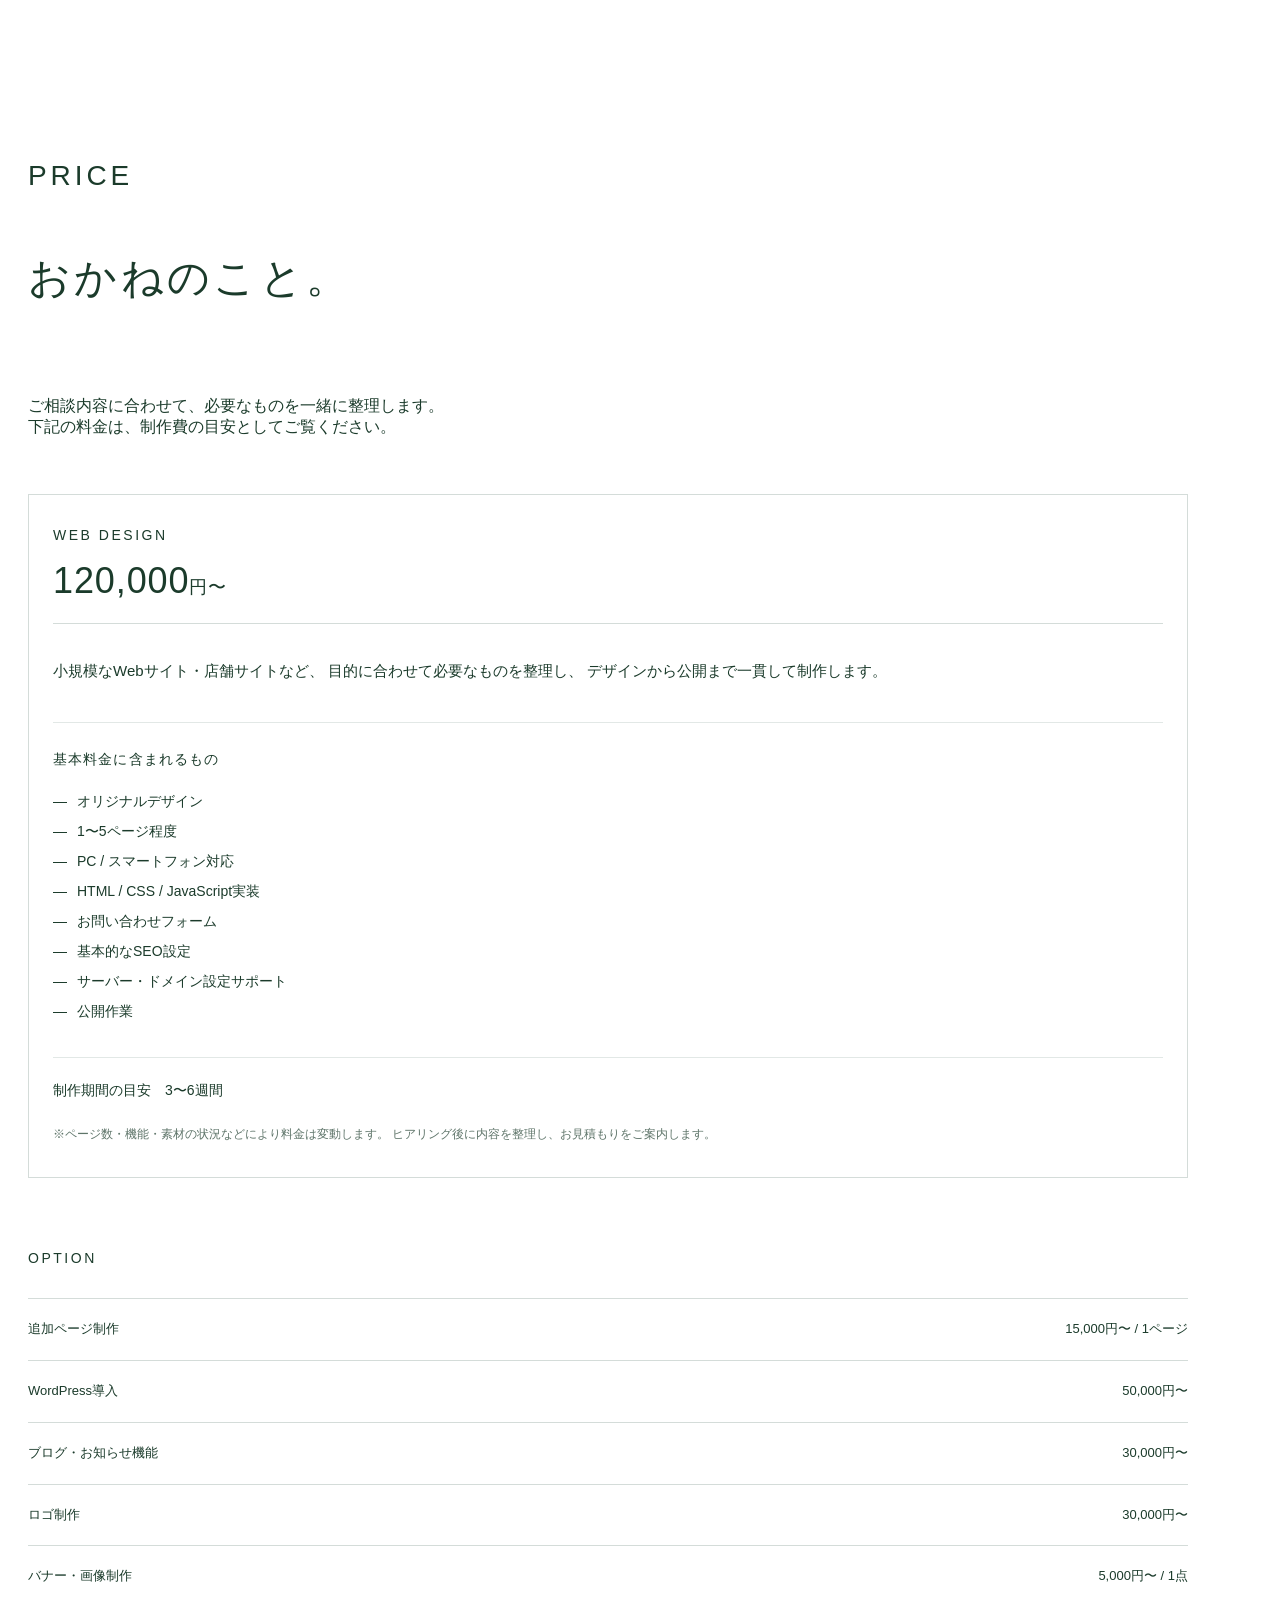
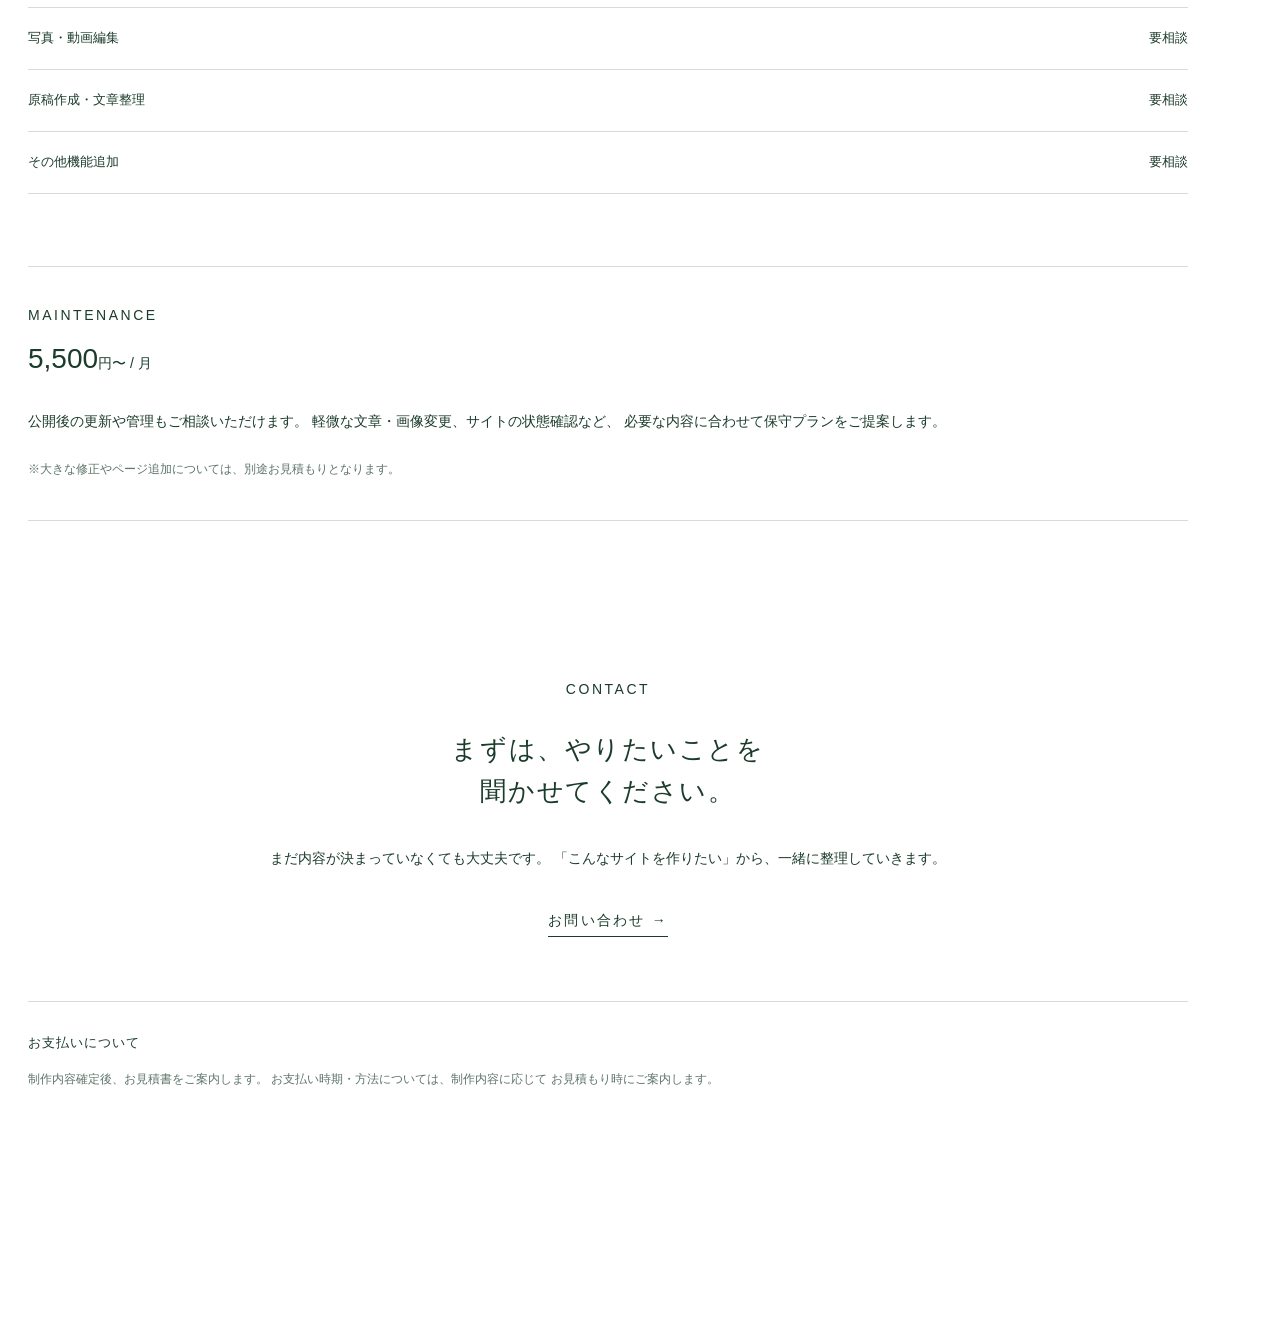
==== price.html @ b8c1c969 "Add price page and pricing navigation" ====
<!DOCTYPE html>
<html lang="ja">

<head>
  <meta charset="UTF-8">

  <meta
    name="viewport"
    content="width=device-width, initial-scale=1.0"
  >

  <meta
    name="description"
    content="asanoworksのWebサイト制作・修正・運用サポートの料金についてご案内します。"
  >

  <title>PRICE | asanoworks</title>

  <link rel="icon" type="image/png" href="images/favicon.png">
  <link rel="stylesheet" href="css/style.css">
</head>

<body>

  <main>

    <section class="price">
      <div class="section-inner">

        <p class="section-label">
          PRICE
        </p>

        <h1 class="price-title">
          おかねのこと。
        </h1>
      <p class="price-lead">
        ご相談内容に合わせて、必要なものを一緒に整理します。<br>
        下記の料金は、制作費の目安としてご覧ください。
      </p>
      <div class="price-card">
  <div class="price-card-head">
    <p class="price-service">WEB DESIGN</p>

    <p class="price-amount">
      <span>120,000</span>円〜
    </p>
  </div>

  <p class="price-description">
    小規模なWebサイト・店舗サイトなど、<br>
    目的に合わせて必要なものを整理し、<br>
    デザインから公開まで一貫して制作します。
  </p>

  <div class="price-details">
    <p class="price-details-title">基本料金に含まれるもの</p>

    <ul class="price-details-list">
      <li>オリジナルデザイン</li>
      <li>1〜5ページ程度</li>
      <li>PC / スマートフォン対応</li>
      <li>HTML / CSS / JavaScript実装</li>
      <li>お問い合わせフォーム</li>
      <li>基本的なSEO設定</li>
      <li>サーバー・ドメイン設定サポート</li>
      <li>公開作業</li>
    </ul>
  </div>

  <p class="price-period">
    制作期間の目安　3〜6週間
  </p>

  <p class="price-note">
    ※ページ数・機能・素材の状況などにより料金は変動します。<br>
    ヒアリング後に内容を整理し、お見積もりをご案内します。
  </p>

    </div> <!-- price-card -->

    <section class="price-option">
      <p class="price-option-label">OPTION</p>

      <div class="price-option-list">
        <div class="price-option-item">
          <span>追加ページ制作</span>
          <span>15,000円〜 / 1ページ</span>
        </div>

        <div class="price-option-item">
          <span>WordPress導入</span>
          <span>50,000円〜</span>
        </div>

        <div class="price-option-item">
          <span>ブログ・お知らせ機能</span>
          <span>30,000円〜</span>
        </div>

        <div class="price-option-item">
          <span>ロゴ制作</span>
          <span>30,000円〜</span>
        </div>

        <div class="price-option-item">
          <span>バナー・画像制作</span>
          <span>5,000円〜 / 1点</span>
        </div>

        <div class="price-option-item">
          <span>写真・動画編集</span>
          <span>要相談</span>
        </div>

        <div class="price-option-item">
          <span>原稿作成・文章整理</span>
          <span>要相談</span>
        </div>

        <div class="price-option-item">
          <span>その他機能追加</span>
          <span>要相談</span>
        </div>
      </div>
    </section>

    <section class="price-maintenance">
    <div class="price-maintenance-head">
       <p class="price-maintenance-label">MAINTENANCE</p>

       <p class="price-maintenance-amount">
        <span>5,500</span>円〜 / 月
       </p>
    </div>

  <p class="price-maintenance-description">
    公開後の更新や管理もご相談いただけます。<br>
    軽微な文章・画像変更、サイトの状態確認など、<br>
    必要な内容に合わせて保守プランをご提案します。
  </p>

  <p class="price-maintenance-note">
    ※大きな修正やページ追加については、別途お見積もりとなります。
  </p>
</section>
<section class="price-contact">
  <p class="price-contact-label">CONTACT</p>

  <h2 class="price-contact-title">
    まずは、やりたいことを<br>
    聞かせてください。
  </h2>

  <p class="price-contact-text">
    まだ内容が決まっていなくても大丈夫です。<br>
    「こんなサイトを作りたい」から、一緒に整理していきます。
  </p>

  <a href="index.html#contact" class="price-contact-link">
  お問い合わせ →
</a>
  </a>
</section>

<div class="price-payment">
  <p class="price-payment-title">お支払いについて</p>

  <p class="price-payment-text">
    制作内容確定後、お見積書をご案内します。<br>
    お支払い時期・方法については、制作内容に応じて
    お見積もり時にご案内します。
  </p>
</div>
  </div> <!-- section-inner -->
</section>

  </main>

</body>

</html>
---- css/style.css ----
/* =========================
   Base
========================= */

* {
  box-sizing: border-box;
}

html {
  scroll-behavior: smooth;
}

body {
  margin: 0;
  background: #faf9f6;
  color: #1b3b2b;
  font-family: "Noto Sans JP", sans-serif;
}


/* =========================
   HERO
========================= */

.hero {
  position: relative;
  width: 100%;
  min-height: 75vh;

  background-color: #faf9f5;

  background-image:
    repeating-linear-gradient(
      0deg,
      rgba(27, 59, 43, 0.015) 0,
      rgba(27, 59, 43, 0.015) 1px,
      transparent 1px,
      transparent 4px
    ),
    repeating-linear-gradient(
      90deg,
      rgba(27, 59, 43, 0.012) 0,
      rgba(27, 59, 43, 0.012) 1px,
      transparent 1px,
      transparent 5px
    );

  overflow: hidden;
}

.hero-inner {
  width: min(1560px, calc(100% - 120px));
  margin: 0 auto;
  padding-top: 210px;
}

.hero-logo {
  width: 430px;
  margin-bottom: 48px;
}

.hero-logo img {
  display: block;
  width: 100%;
  height: auto;
}

.hero-title {
  margin: 0 0 38px;
  font-size: 60px;
  font-weight: 300;
  letter-spacing: 0.12em;
  line-height: 1.6;
}

.hero-subtitle {
  margin: 0;
  font-family: "Century Gothic", sans-serif;
  font-size: 25px;
  font-weight: 400;
  letter-spacing: 0.12em;
}
/* =========================
   INTRODUCTION
========================= */

.introduction {
  background: #ffffff;
}

.introduction .section-inner {
  width: min(1560px, calc(100% - 120px));
  margin: 0 auto;
  padding: 160px 0 180px;
}

.section-label {
  margin: 0 0 48px;
  font-size: 28px;
  font-weight: 300;
  letter-spacing: 0.14em;
}

.introduction-title {
  margin: 0 0 64px;
  font-size: 42px;
  font-weight: 300;
  line-height: 1.8;
  letter-spacing: 0.08em;
}

.introduction-text {
  margin: 0;
  font-size: 24px;
  font-weight: 300;
  line-height: 2;
  letter-spacing: 0.05em;
}

/* =========================
   PRICE
========================= */

.price {
  background: #ffffff;
}

.price .section-inner {
  width: min(1560px, calc(100% - 120px));
  margin: 0 auto;
  padding: 160px 0 180px;
}

.price-title {
  margin: 0 0 80px;
  font-size: 42px;
  font-weight: 300;
  line-height: 1.8;
  letter-spacing: 0.08em;
}
/* =====================
   SERVICE
===================== */

.service {
  background: #ffffff;
}

.service .section-inner {
  padding: 170px 0 190px;
  margin-left: 410px;
  margin-right: 210px;
}

.service-heading {
  margin-bottom: 130px;
}

.service-title {
  margin: 38px 0 0;
  font-size: 40px;
  font-weight: 300;
  line-height: 1.6;
  letter-spacing: 0.12em;
}

.service-list {
  display: grid;
  grid-template-columns: repeat(3, 1fr);
  gap: 70px;
}

.service-item {
  border-top: 1px solid #163c2d;
  padding-top: 24px;
}

.service-number {
  margin: 0 0 48px;
  font-size: 14px;
  letter-spacing: 0.12em;
}

.service-item h3 {
  margin: 0 0 16px;
  font-size: 22px;
  font-weight: 400;
  letter-spacing: 0.12em;
}

.service-item > p:last-child {
  margin: 0;
  font-size: 16px;
  letter-spacing: 0.08em;
}
/* =====================
   WORKS
===================== */

.works {
  background: #ffffff;
}

.works .section-inner {
  padding: 180px 0;
  margin-left: 410px;
  margin-right: 210px;
}

.works-heading {
  margin-bottom: 70px;
}

.works-title {
  margin: 38px 0 0;
  font-size: 40px;
  font-weight: 300;
  letter-spacing: 0.12em;
}

.works-item {
  display: grid;
  grid-template-columns: minmax(0, 2fr) minmax(220px, 1fr);
  gap: 60px;
  align-items: end;
}

.works-image img {
  display: block;
  width: 100%;
  height: auto;
}

.works-info {
  padding-bottom: 24px;
}

.works-info h3 {
  margin: 0 0 18px;
  font-size: 28px;
  font-weight: 300;
  letter-spacing: 0.08em;
}

.works-info p {
  margin: 0;
  font-size: 18px;
  font-weight: 300;
  letter-spacing: 0.08em;
}

.works-info p {
  margin: 0;
  font-size: 18px;
  font-weight: 300;
  letter-spacing: 0.08em;
}

/* =========================
   ABOUT
========================= */

.about {
  padding: 160px 0;
  background: #faf9f6;
}

.about-inner {
  width: min(1080px, calc(100% - 48px));
  margin: 0 auto;
}

.about .section-label {
  margin-bottom: 48px;
}

.about-title {
  margin: 0 0 64px;
  font-size: 40px;
  font-weight: 300;
  line-height: 1.6;
  letter-spacing: 0.12em;
}

.about-text {
  margin: 0 0 48px;
  font-size: 18px;
  font-weight: 300;
  line-height: 2;
  letter-spacing: 0.08em;
}

.about-name {
  margin: 0;
  font-family: "Century Gothic", sans-serif;
  font-size: 14px;
  letter-spacing: 0.12em;
}

/* =========================
   CONTACT
========================= */

.contact {
  min-height: 70vh;
  display: flex;
  align-items: center;
  padding: 160px 0 80px;
  background: #ffffff;
}

.contact-inner {
  width: min(1100px, calc(100% - 80px));
  margin: 0 auto;
}

.contact .section-label {
  margin: 0 0 36px;
  font-family: "Century Gothic", sans-serif;
  letter-spacing: 0.18em;
}

.contact-title {
  margin: 0 0 40px;
  font-size: 40px;
  font-weight: 300;
  letter-spacing: 0.12em;
  line-height: 1.7;
}

.contact-text {
  margin: 0 0 64px;
  font-size: 17px;
  line-height: 2;
  letter-spacing: 0.08em;
}

.contact-form {
  width: min(620px, 100%);
  margin-top: 0;
}

.form-group {
  margin-bottom: 64px;
}

.form-group label {
  display: block;
  margin-bottom: 12px;
  font-size: 13px;
  letter-spacing: 0.08em;
}

.form-group input,
.form-group textarea {
  width: 100%;
  padding: 18px 0;
  border: none;
  border-bottom: 1px solid #1b3b2b;
  border-radius: 0;
  outline: none;
  background: transparent;
  color: #1b3b2b;
  font: inherit;
}

.form-group textarea {
  resize: vertical;
  min-height: 120px;
}

.form-group input:focus,
.form-group textarea:focus {
  border-bottom-width: 2px;
}

.contact-submit {
  padding: 10px 0;
  border: none;
  border-bottom: 1px solid #1b3b2b;
  background: transparent;
  color: #1b3b2b;
  font: inherit;
  font-size: 14px;
  letter-spacing: 0.08em;
  cursor: pointer;
}
/* =========================
   FLOW
========================= */

.flow {
  padding: 160px 0;
  background: #faf9f6;
}

.flow .section-inner {
  width: min(1080px, calc(100% - 48px));
  margin: 0 auto;
}

.flow .section-label {
  margin-bottom: 48px;
}

.flow .section-title {
  margin-bottom: 100px;
  font-size: 40px;
  font-weight: 300;
  line-height: 1.6;
  letter-spacing: 0.12em;
}

.flow-list {
  max-width: 820px;
}

.flow-item {
  display: grid;
  grid-template-columns: 80px 180px 1fr;
  align-items: start;
  padding: 32px 0;
  border-top: 1px solid currentColor;
}

.flow-item:last-child {
  border-bottom: 1px solid currentColor;
}

.flow-number {
  font-size: 12px;
  letter-spacing: 0.12em;
}

.flow-item h3 {
  margin: 0;
  font-size: 18px;
  font-weight: 400;
  letter-spacing: 0.08em;
}

.flow-item p {
  margin: 0;
  font-size: 14px;
  line-height: 1.9;
  letter-spacing: 0.04em;
}
.sp-only {
  display: none;
}
.site-footer {
  padding: 120px 0 60px;
  text-align: center;
  background: #ffffff;
}

.footer-logo {
  width: 220px;
  max-width: 70%;
  height: auto;
}

.footer-copy {
  margin-top: 18px;
  font-size: 12px;
  letter-spacing: 0.12em;
}

.footer-copy {
  margin-top: 18px;
  font-size: 12px;
  letter-spacing: 0.12em;
}

/* =========================
   PRICE
========================= */

.price-card {
  margin-top: 80px;
  padding: 64px;
  border: 1px solid rgba(18, 64, 48, 0.18);
  background: #fff;
}

.price-card-head {
  display: flex;
  align-items: baseline;
  justify-content: space-between;
  gap: 40px;
  padding-bottom: 32px;
  border-bottom: 1px solid rgba(18, 64, 48, 0.18);
}

.price-service {
  margin: 0;
  font-size: 14px;
  letter-spacing: 0.18em;
}

.price-amount {
  margin: 0;
  font-size: 18px;
  letter-spacing: 0.05em;
}

.price-amount span {
  font-size: 48px;
  line-height: 1;
  font-weight: 400;
}

.price-description {
  margin: 40px 0 0;
  font-size: 15px;
  line-height: 2;
}

.price-details {
  margin-top: 48px;
  padding-top: 32px;
  border-top: 1px solid rgba(18, 64, 48, 0.12);
}

.price-details-title {
  margin: 0 0 24px;
  font-size: 14px;
  letter-spacing: 0.08em;
}

.price-details-list {
  display: grid;
  grid-template-columns: repeat(2, 1fr);
  gap: 14px 48px;
  margin: 0;
  padding: 0;
  list-style: none;
  font-size: 14px;
}

.price-details-list li::before {
  content: "—";
  margin-right: 10px;
}

.price-period {
  margin: 48px 0 0;
  padding-top: 24px;
  border-top: 1px solid rgba(18, 64, 48, 0.12);
  font-size: 14px;
}

.price-note {
  margin: 24px 0 0;
  font-size: 12px;
  line-height: 1.8;
  opacity: 0.7;
}
.price-option {
  margin-top: 100px;
}

.price-option-label {
  margin: 0 0 32px;
  font-size: 14px;
  letter-spacing: 0.18em;
}

.price-option-list {
  border-top: 1px solid rgba(18, 64, 48, 0.18);
}

.price-option-item {
  display: flex;
  justify-content: space-between;
  gap: 40px;
  padding: 24px 0;
  border-bottom: 1px solid rgba(18, 64, 48, 0.18);
  font-size: 14px;
  line-height: 1.6;
}

.price-option-item span:last-child {
  text-align: right;
  white-space: nowrap;
}

.price-maintenance {
  margin-top: 100px;
  padding: 48px 0;
  border-top: 1px solid rgba(18, 64, 48, 0.18);
  border-bottom: 1px solid rgba(18, 64, 48, 0.18);
}

.price-maintenance-head {
  display: flex;
  align-items: baseline;
  justify-content: space-between;
  gap: 40px;
}

.price-maintenance-label {
  margin: 0;
  font-size: 14px;
  letter-spacing: 0.18em;
}

.price-maintenance-amount {
  margin: 0;
  font-size: 14px;
}

.price-maintenance-amount span {
  font-size: 32px;
  font-weight: 400;
}

.price-maintenance-description {
  margin: 32px 0 0;
  font-size: 14px;
  line-height: 2;
}

.price-maintenance-note {
  margin: 24px 0 0;
  font-size: 12px;
  line-height: 1.8;
  opacity: 0.7;
}

.price-contact {
  margin-top: 140px;
  padding: 80px 0;
  text-align: center;
}

.price-contact-label {
  margin: 0 0 32px;
  font-size: 14px;
  letter-spacing: 0.18em;
}

.price-contact-title {
  margin: 0;
  font-size: 32px;
  line-height: 1.6;
  font-weight: 400;
  letter-spacing: 0.06em;
}

.price-contact-text {
  margin: 32px 0 0;
  font-size: 14px;
  line-height: 2;
}

.price-contact-link {
  display: inline-block;
  margin-top: 40px;
  padding-bottom: 6px;
  border-bottom: 1px solid currentColor;
  font-size: 14px;
  letter-spacing: 0.16em;
  text-decoration: none;
  color: inherit;
}

.price-payment {
  padding: 32px 0 80px;
  border-top: 1px solid rgba(18, 64, 48, 0.18);
}

.price-payment-title {
  margin: 0 0 16px;
  font-size: 13px;
  letter-spacing: 0.08em;
}

.price-payment-text {
  margin: 0;
  font-size: 12px;
  line-height: 1.9;
  opacity: 0.7;
}
/* =========================
   TABLET
========================= */

@media (min-width: 769px) and (max-width: 1279px) {
  .service .section-inner,
  .works .section-inner {
    margin-left: 60px;
    margin-right: 60px;
  }

  .service-list {
    gap: 40px;
  }
}
/* =========================
   MOBILE
========================= */

@media (max-width: 768px) {
.sp-only {
    display: block;
  }
  .hero-inner {
  width: auto;
  margin: 0;
  padding: 90px 28px 0;
}

.hero-logo {
  width: 240px;
  margin-bottom: 30px;
}

.hero-title {
  font-size: 32px;
  line-height: 1.6;
  letter-spacing: 0.06em;
  margin-bottom: 26px;
}

.hero-subtitle {
  font-size: 13px;
}

.introduction .section-inner {
  width: auto;
  margin: 0;
  padding: 100px 28px 120px;
}

.introduction-title {
  font-size: 28px;
  line-height: 1.75;
}

.introduction-text {
  font-size: 14px;
  line-height: 2;
}
.service .section-inner {
  padding: 120px 28px 140px;
  margin: 0;
}

.service-heading {
  margin-bottom: 70px;
}

.service-title {
  font-size: 28px;
}

.service-list {
  grid-template-columns: 1fr;
  gap: 52px;
}

.service-item {
  padding-top: 18px;
}

.service-number {
  margin-bottom: 24px;
}

.service-item h3 {
  font-size: 18px;
}

.flow {
  padding: 100px 0;
}

.flow .section-title {
  margin-bottom: 64px;
  font-size: 28px;
}

.flow-item {
  grid-template-columns: 48px 1fr;
  gap: 8px 16px;
  padding: 24px 0;
}

.flow-item h3 {
  font-size: 16px;
}

.flow-item p {
  grid-column: 2;
  font-size: 13px;
}
.about-title {
  font-size: 24px;
}
.about-text {
  font-size: 14px;
  line-height: 2;
}
/* =========================
   WORKS - MOBILE
========================= */

.works {
  min-height: auto;
}

.works .section-inner {
  width: auto;
  margin: 0;
  padding: 120px 28px;
}

.works-heading {
  margin-bottom: 50px;
}

.works-title {
  font-size: 28px;
  line-height: 1.6;
  margin: 0;
}

.works-item {
  display: block;
}

.works-image {
  width: 100%;
  height: auto;
  display: block;
  margin-bottom: 28px;
}

.works-info {
  margin: 0;
  width: 100%;
}

.works-name {
  font-size: 18px;
  margin-bottom: 8px;
}

.works-category {
  font-size: 11px;
}
/* CONTACT */

.contact-inner {
  width: auto;
  margin: 0;
  padding: 100px 28px;
}

.contact-title {
  font-size: 28px;
}

.contact-text {
  font-size: 14px;
  line-height: 2;
  letter-spacing: 0.04em;
}
  /* FLOW */

  .flow {
    padding: 100px 0;
  }

  .flow .section-title {
    margin-bottom: 64px;
  }

  .flow-item {
    grid-template-columns: 48px 1fr;
    gap: 8px 16px;
    padding: 24px 0;
  }

  .flow-item h3 {
    font-size: 16px;
  }

  .flow-item p {
    grid-column: 2;
    font-size: 13px;
  }
}
  /* PRICE */

  .price .section-inner {
    margin-left: 28px;
    margin-right: 28px;
  }

  .price-card {
    margin-top: 56px;
    padding: 32px 24px;
  }

  .price-card-head {
    display: block;
    padding-bottom: 24px;
  }

  .price-service {
    margin-bottom: 20px;
  }

  .price-amount {
    text-align: left;
  }

  .price-amount span {
    font-size: 36px;
  }

  .price-description {
    margin-top: 32px;
  }

  .price-description br {
    display: none;
  }

  .price-details {
    margin-top: 36px;
    padding-top: 28px;
  }

  .price-details-list {
    grid-template-columns: 1fr;
    gap: 12px;
  }

  .price-period {
    margin-top: 36px;
  }

  .price-note br {
    display: none;
  }

  .price-option {
    margin-top: 72px;
  }

  .price-option-item {
    gap: 20px;
    padding: 20px 0;
    font-size: 13px;
  }

  .price-option-item span:last-child {
    text-align: right;
  }

  .price-maintenance {
    margin-top: 72px;
    padding: 40px 0;
  }

  .price-maintenance-head {
    display: block;
  }

  .price-maintenance-label {
    margin-bottom: 20px;
  }

  .price-maintenance-amount span {
    font-size: 28px;
  }

  .price-maintenance-description br {
    display: none;
  }

  .price-contact {
    margin-top: 96px;
    padding: 64px 0;
  }

  .price-contact-title {
    font-size: 26px;
  }

  .price-contact-text br {
    display: none;
  }

  .price-payment {
    padding-bottom: 60px;
  }

  .price-payment-text br {
    display: none;
  }

  /* =========================
   SERVICE PRICE LINK
========================= */

.service-price-link {
  display: inline-block;
  margin-top: 12px;
  color: #123f30;
  font-size: 13px;
  text-decoration: none;
  border-bottom: 1px solid rgba(18, 64, 48, 0.45);
  padding-bottom: 3px;
  transition: opacity 0.3s ease;
}

.service-price-link:hover {
  opacity: 0.6;
}
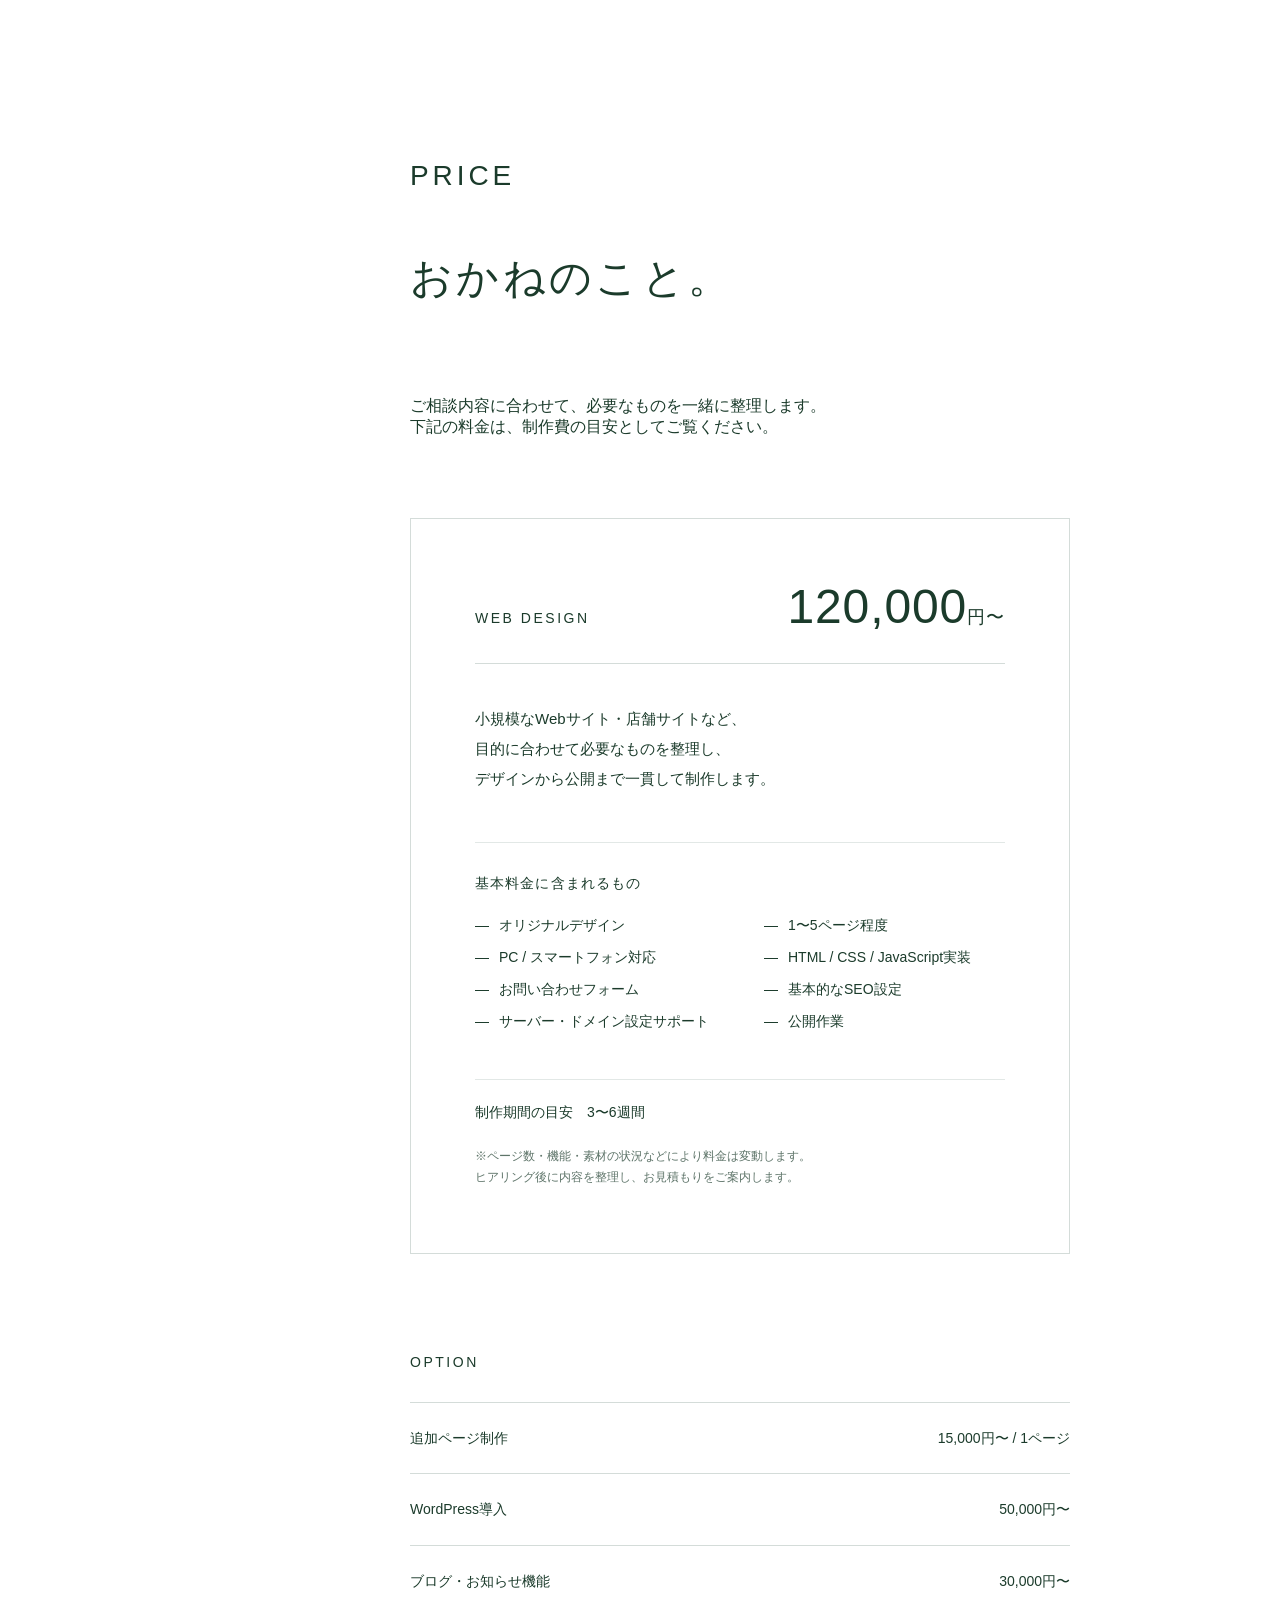
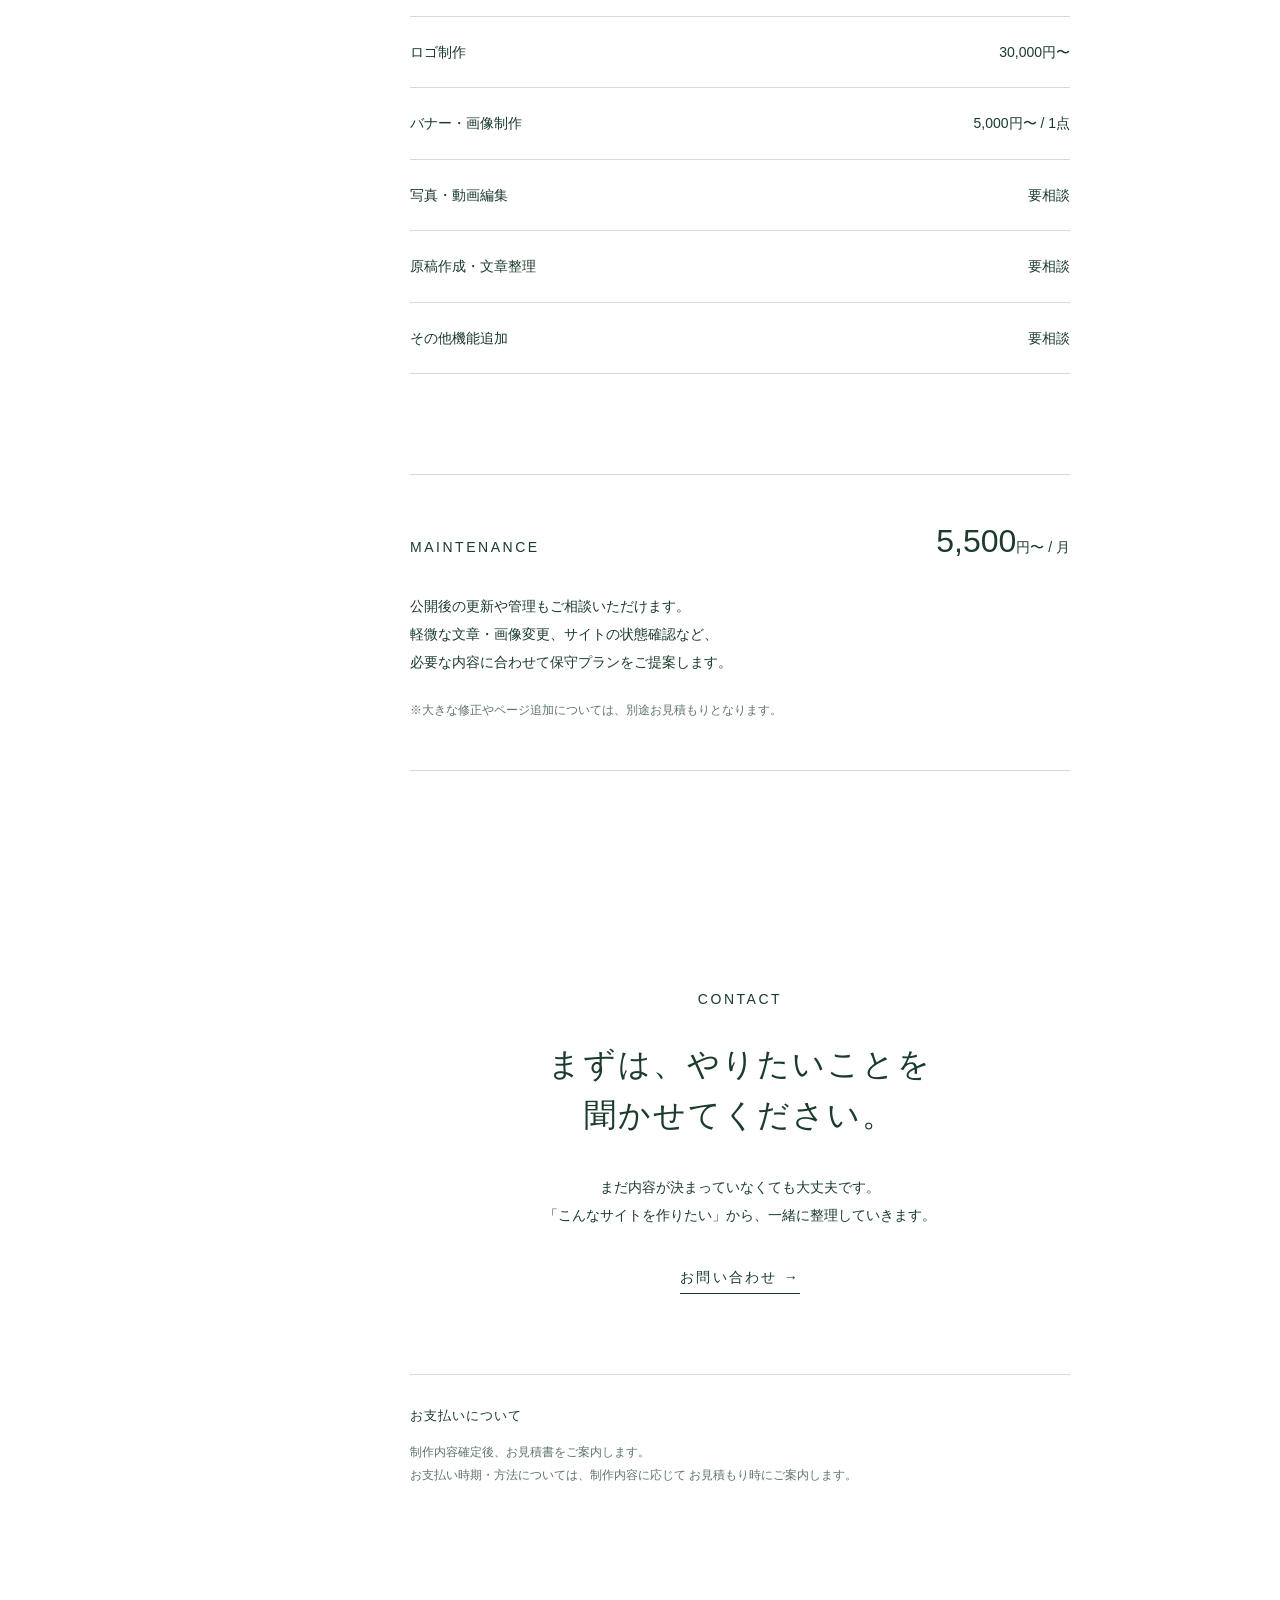
==== commit 5fa35993: "Add GA4 tracking to subpages" ====
--- a/price.html
+++ b/price.html
@@ -2,6 +2,17 @@
 <html lang="ja">
 
 <head>
+  
+    <!-- Google tag (gtag.js) -->
+<script async src="https://www.googletagmanager.com/gtag/js?id=G-TGPVXPPTCD"></script>
+<script>
+  window.dataLayer = window.dataLayer || [];
+  function gtag(){dataLayer.push(arguments);}
+  gtag('js', new Date());
+
+  gtag('config', 'G-TGPVXPPTCD');
+</script>
+
   <meta charset="UTF-8">
 
   <meta
--- a/css/style.css
+++ b/css/style.css
@@ -49,20 +49,60 @@
 }
 
 .hero-inner {
+  position: relative;
   width: min(1560px, calc(100% - 120px));
   margin: 0 auto;
   padding-top: 210px;
 }
 
 .hero-logo {
-  width: 430px;
-  margin-bottom: 48px;
+    width: 540px;
+    height: 100px;
+    margin-bottom: 48px;
+    display: flex;
+    align-items: flex-end;
+    position: relative;
+    margin-left: 0;
 }
 
 .hero-logo img {
   display: block;
   width: 100%;
   height: auto;
+  position: relative;
+z-index: 1;
+}
+
+#hero-logo-img {
+  width: 420px;
+}
+
+#ow-night {
+  position: absolute;
+  width: 327px;
+  left: 87px;
+  bottom: -197px;
+  display: block;
+  opacity: 0.08;
+  z-index: 0;
+}
+
+#red-eye-left,
+#red-eye-right {
+  position: absolute;
+  width: 31px;
+  height: auto;
+  z-index: 2;
+}
+
+#red-eye-left {
+  left: 181px;
+  bottom: 1px;
+}
+
+#red-eye-right {
+  left: 291px;
+  bottom: 1px;
 }
 
 .hero-title {
@@ -126,9 +166,9 @@
 }
 
 .price .section-inner {
-  width: min(1560px, calc(100% - 120px));
-  margin: 0 auto;
   padding: 160px 0 180px;
+  margin-left: 410px;
+  margin-right: 210px;
 }
 
 .price-title {
@@ -716,6 +756,42 @@
   margin-bottom: 30px;
 }
 
+#ow-night {
+  width: 200px;
+  left: 43px;
+  bottom: -120px;
+}
+
+#red-eyes {
+    width: 86px;
+    left: 98px;
+    bottom: 6px;
+}
+
+#red-eye-left,
+#red-eye-right {
+  position: absolute;
+  width: 18px;
+  height: auto;
+  z-index: 2;
+}
+
+#red-eye-left {
+  left: 103px;
+  bottom: 0px;
+}
+
+#red-eye-right {
+  left: 166px;
+  bottom: 0px;
+}
+
+#hero-logo-img {
+  width: 240px;
+}
+.hero-owl {
+  /* display: none; */
+}
 .hero-title {
   font-size: 32px;
   line-height: 1.6;
@@ -891,8 +967,8 @@
     grid-column: 2;
     font-size: 13px;
   }
-}
-  /* PRICE */
+
+   /* PRICE */
 
   .price .section-inner {
     margin-left: 28px;
@@ -1002,6 +1078,7 @@
   .price-payment-text br {
     display: none;
   }
+}
 
   /* =========================
    SERVICE PRICE LINK
@@ -1020,4 +1097,147 @@
 
 .service-price-link:hover {
   opacity: 0.6;
+}
+/* =========================
+   WORK DETAIL
+========================= */
+
+.work-detail {
+  color: #123f30;
+}
+
+.work-hero {
+  min-height: 60vh;
+  background: #f7f5ef;
+}
+
+.work-hero-inner {
+  width: min(1120px, calc(100% - 80px));
+  margin: 0 auto;
+  padding: 120px 0;
+}
+
+.work-title {
+  margin: 48px 0 16px;
+  font-size: 48px;
+  font-weight: 400;
+  letter-spacing: 0.08em;
+}
+
+.work-category {
+  font-size: 13px;
+  letter-spacing: 0.14em;
+}
+.work-visual {
+  background: #fff;
+}
+
+.work-visual-inner {
+  width: min(1120px, calc(100% - 80px));
+  margin: 0 auto;
+}
+
+.work-visual img {
+  display: block;
+  width: 100%;
+  height: auto;
+}
+.work-about {
+  background: #fff;
+  padding: 120px 0;
+}
+
+.work-about-inner {
+  width: min(1120px, calc(100% - 80px));
+  margin: 0 auto;
+}
+
+.work-about-title {
+  margin: 48px 0 24px;
+  font-size: 36px;
+  font-weight: 400;
+  line-height: 1.8;
+  letter-spacing: 0.06em;
+}
+
+.work-about-text {
+  font-size: 15px;
+  line-height: 2;
+  letter-spacing: 0.04em;
+}
+.work-info {
+  background: #f7f5ef;
+  padding: 96px 0;
+}
+
+.work-info-list {
+  margin-top: 48px;
+}
+
+.work-info-item {
+  display: grid;
+  grid-template-columns: 160px 1fr;
+  padding: 20px 0;
+  border-bottom: 1px solid rgba(18, 64, 48, 0.2);
+}
+
+.work-info-item dt {
+  font-size: 12px;
+  letter-spacing: 0.14em;
+}
+
+.work-info-item dd {
+  margin: 0;
+  font-size: 14px;
+}
+.work-point {
+  background: #fff;
+  padding: 120px 0;
+}
+
+.work-point-title {
+  margin: 48px 0 24px;
+  font-size: 36px;
+  font-weight: 400;
+  line-height: 1.8;
+  letter-spacing: 0.06em;
+}
+
+.work-point-text {
+  font-size: 15px;
+  line-height: 2;
+  letter-spacing: 0.04em;
+}
+.work-back {
+  background: #f7f5ef;
+  padding: 72px 0 96px;
+  text-align: center;
+}
+
+.work-back a {
+  color: #123f30;
+  font-size: 13px;
+  letter-spacing: 0.14em;
+  text-decoration: none;
+  border-bottom: 1px solid rgba(18, 64, 48, 0.4);
+  padding-bottom: 4px;
+  transition: opacity 0.3s ease;
+}
+
+.work-back a:hover {
+  opacity: 0.6;
+}
+.works-link {
+  display: grid;
+  grid-template-columns: minmax(0, 2fr) minmax(220px, 1fr);
+  gap: 60px;
+  align-items: end;
+  color: inherit;
+  text-decoration: none;
+  cursor: pointer;
+}
+@media (max-width: 600px) {
+  .work-point-title {
+    font-size: 30px;
+  }
 }
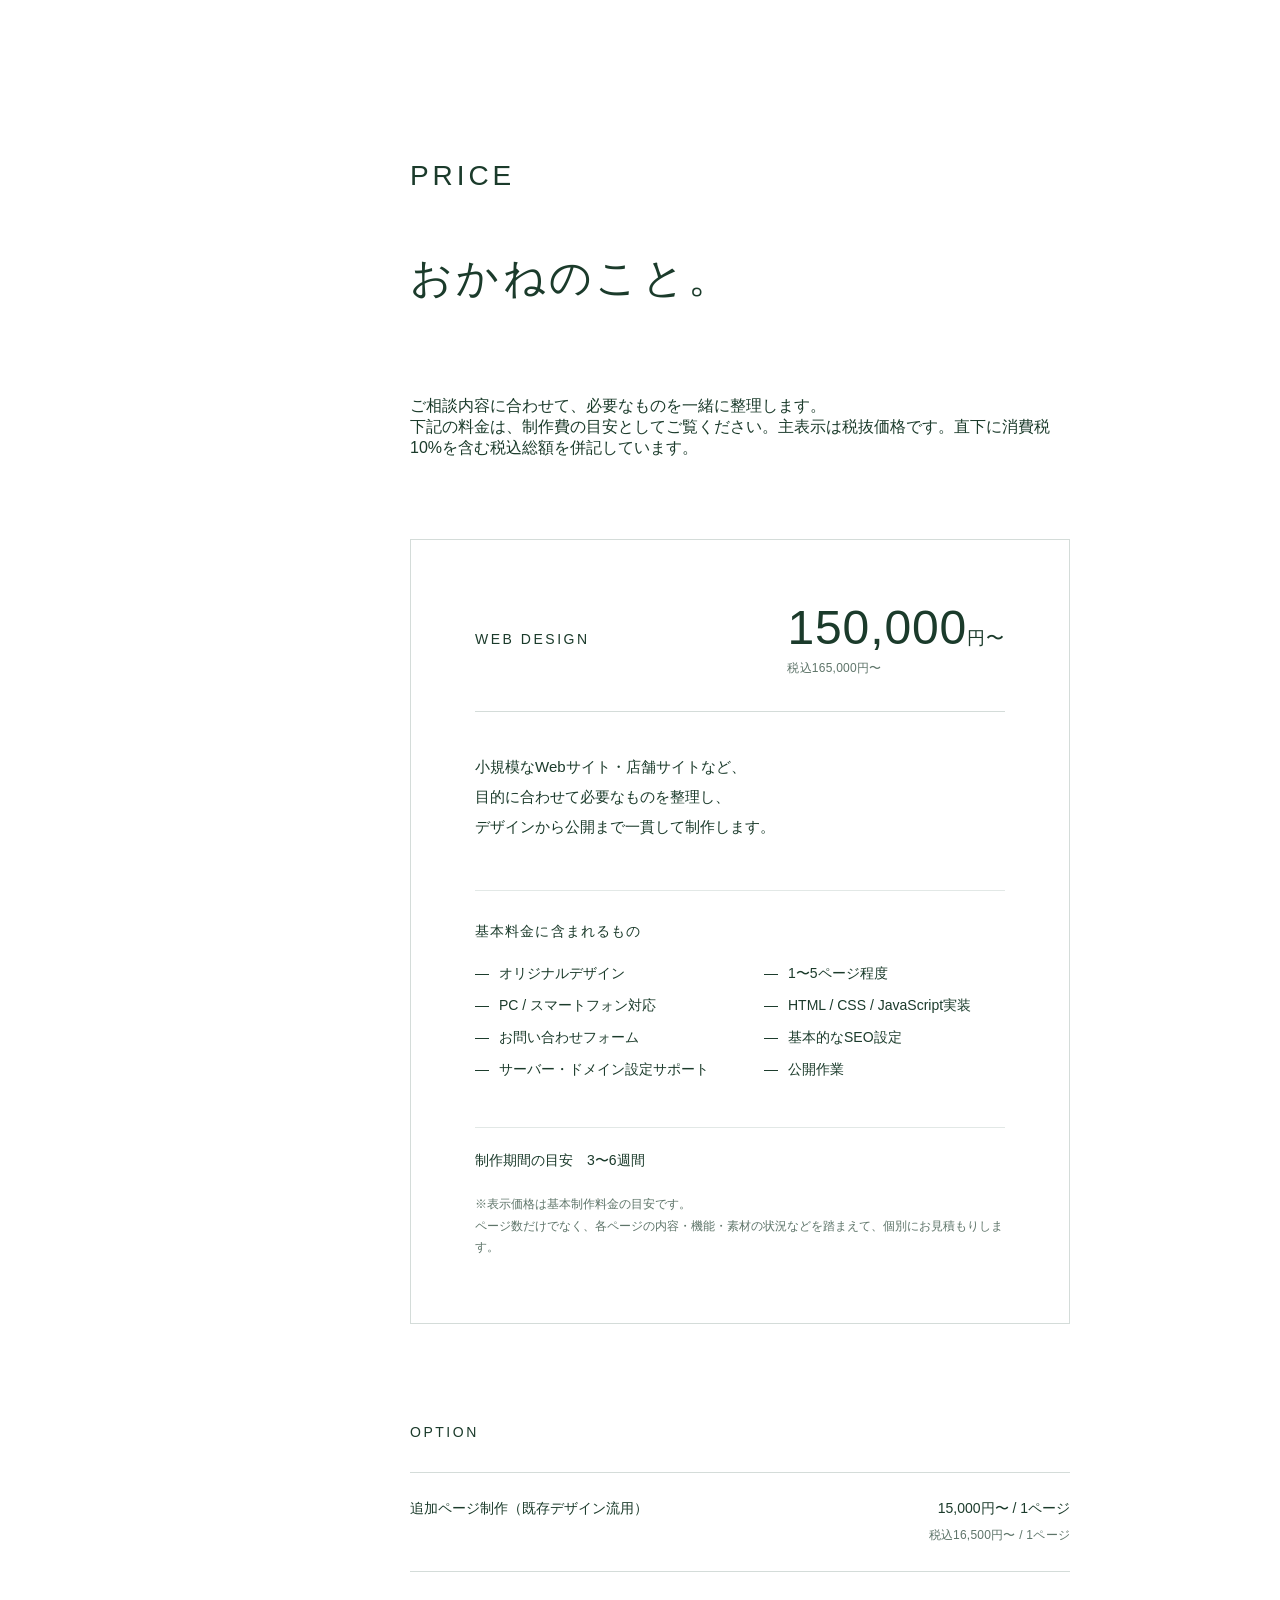
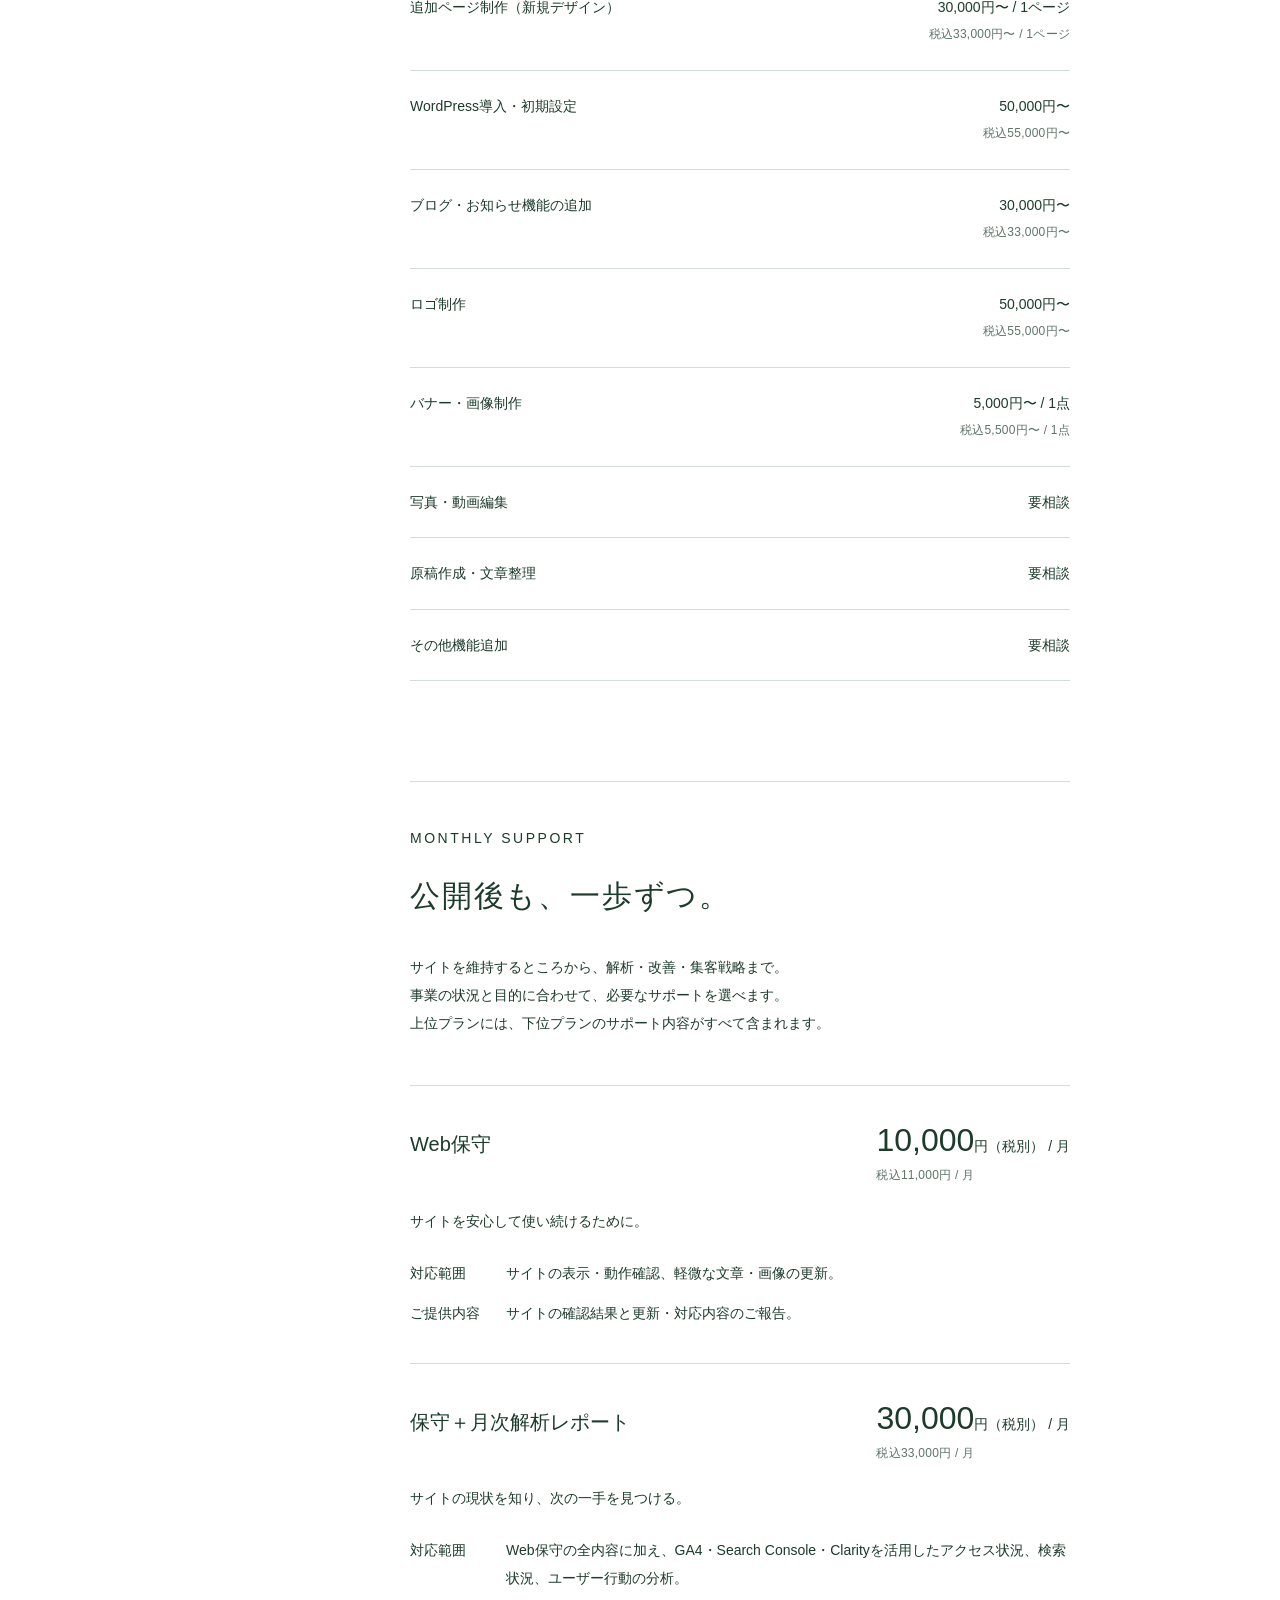
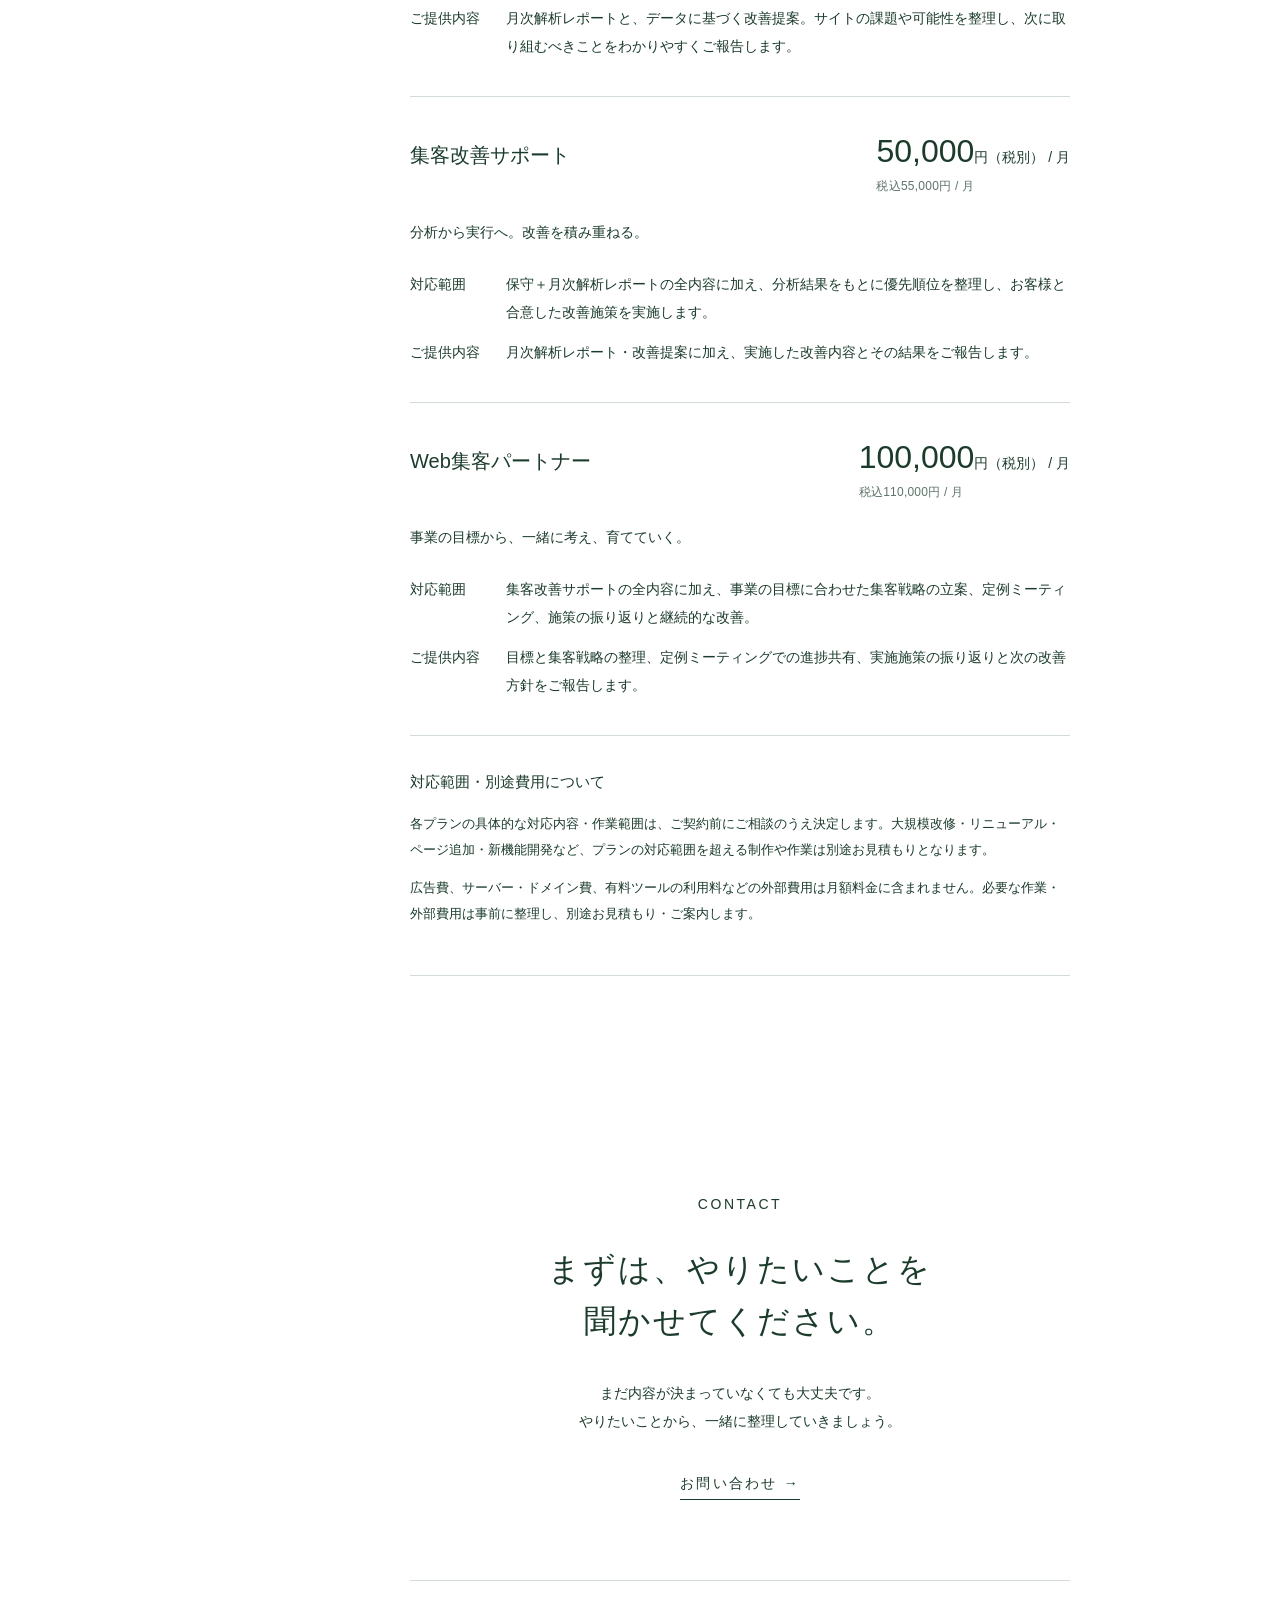
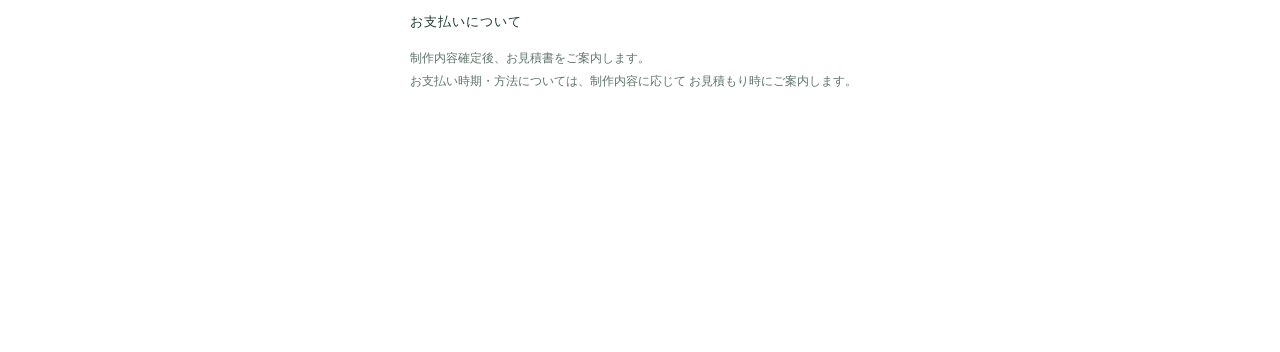
==== commit 233a63fb: "Update pricing page and monthly support plans" ====
--- a/price.html
+++ b/price.html
@@ -29,6 +29,13 @@
 
   <link rel="icon" type="image/png" href="images/favicon.png">
   <link rel="stylesheet" href="css/style.css">
+  <script type="text/javascript">
+      (function(c,l,a,r,i,t,y){
+          c[a]=c[a]||function(){(c[a].q=c[a].q||[]).push(arguments)};
+          t=l.createElement(r);t.async=1;t.src="https://www.clarity.ms/tag/"+i;
+          y=l.getElementsByTagName(r)[0];y.parentNode.insertBefore(t,y);
+      })(window, document, "clarity", "script", "yyy0h3tqm3");
+  </script>
 </head>
 
 <body>
@@ -47,14 +54,15 @@
         </h1>
       <p class="price-lead">
         ご相談内容に合わせて、必要なものを一緒に整理します。<br>
-        下記の料金は、制作費の目安としてご覧ください。
+        下記の料金は、制作費の目安としてご覧ください。主表示は税抜価格です。直下に消費税10%を含む税込総額を併記しています。
       </p>
       <div class="price-card">
   <div class="price-card-head">
     <p class="price-service">WEB DESIGN</p>
 
     <p class="price-amount">
-      <span>120,000</span>円〜
+      <span>150,000</span>円〜
+      <small class="price-tax">税込165,000円〜</small>
     </p>
   </div>
 
@@ -84,8 +92,8 @@
   </p>
 
   <p class="price-note">
-    ※ページ数・機能・素材の状況などにより料金は変動します。<br>
-    ヒアリング後に内容を整理し、お見積もりをご案内します。
+    ※表示価格は基本制作料金の目安です。<br>
+    ページ数だけでなく、各ページの内容・機能・素材の状況などを踏まえて、個別にお見積もりします。
   </p>
 
     </div> <!-- price-card -->
@@ -95,28 +103,33 @@
 
       <div class="price-option-list">
         <div class="price-option-item">
-          <span>追加ページ制作</span>
-          <span>15,000円〜 / 1ページ</span>
-        </div>
-
-        <div class="price-option-item">
-          <span>WordPress導入</span>
-          <span>50,000円〜</span>
-        </div>
-
-        <div class="price-option-item">
-          <span>ブログ・お知らせ機能</span>
-          <span>30,000円〜</span>
+          <span>追加ページ制作（既存デザイン流用）</span>
+          <span>15,000円〜 / 1ページ<small class="price-tax">税込16,500円〜 / 1ページ</small></span>
+        </div>
+
+        <div class="price-option-item">
+          <span>追加ページ制作（新規デザイン）</span>
+          <span>30,000円〜 / 1ページ<small class="price-tax">税込33,000円〜 / 1ページ</small></span>
+        </div>
+
+        <div class="price-option-item">
+          <span>WordPress導入・初期設定</span>
+          <span>50,000円〜<small class="price-tax">税込55,000円〜</small></span>
+        </div>
+
+        <div class="price-option-item">
+          <span>ブログ・お知らせ機能の追加</span>
+          <span>30,000円〜<small class="price-tax">税込33,000円〜</small></span>
         </div>
 
         <div class="price-option-item">
           <span>ロゴ制作</span>
-          <span>30,000円〜</span>
+          <span>50,000円〜<small class="price-tax">税込55,000円〜</small></span>
         </div>
 
         <div class="price-option-item">
           <span>バナー・画像制作</span>
-          <span>5,000円〜 / 1点</span>
+          <span>5,000円〜 / 1点<small class="price-tax">税込5,500円〜 / 1点</small></span>
         </div>
 
         <div class="price-option-item">
@@ -136,25 +149,64 @@
       </div>
     </section>
 
-    <section class="price-maintenance">
-    <div class="price-maintenance-head">
-       <p class="price-maintenance-label">MAINTENANCE</p>
-
-       <p class="price-maintenance-amount">
-        <span>5,500</span>円〜 / 月
-       </p>
-    </div>
-
-  <p class="price-maintenance-description">
-    公開後の更新や管理もご相談いただけます。<br>
-    軽微な文章・画像変更、サイトの状態確認など、<br>
-    必要な内容に合わせて保守プランをご提案します。
-  </p>
-
-  <p class="price-maintenance-note">
-    ※大きな修正やページ追加については、別途お見積もりとなります。
-  </p>
-</section>
+    <section class="price-maintenance" aria-labelledby="monthly-title">
+      <p class="price-maintenance-label">MONTHLY SUPPORT</p>
+      <h2 id="monthly-title" class="monthly-title">公開後も、一歩ずつ。</h2>
+      <p class="price-maintenance-description">サイトを維持するところから、解析・改善・集客戦略まで。<br>
+        事業の状況と目的に合わせて、必要なサポートを選べます。<br>
+        上位プランには、下位プランのサポート内容がすべて含まれます。</p>
+      <div class="monthly-plans">
+        <article class="monthly-plan" aria-labelledby="monthly-plan-1">
+          <div class="monthly-plan-head">
+            <h3 id="monthly-plan-1">Web保守</h3>
+            <p class="price-maintenance-amount"><span>10,000</span>円（税別） / 月<small class="price-tax">税込11,000円 / 月</small></p>
+          </div>
+          <p class="monthly-plan-intro">サイトを安心して使い続けるために。</p>
+          <dl class="monthly-plan-details">
+            <div><dt>対応範囲</dt><dd>サイトの表示・動作確認、軽微な文章・画像の更新。</dd></div>
+            <div><dt>ご提供内容</dt><dd>サイトの確認結果と更新・対応内容のご報告。</dd></div>
+          </dl>
+        </article>
+        <article class="monthly-plan" aria-labelledby="monthly-plan-2">
+          <div class="monthly-plan-head">
+            <h3 id="monthly-plan-2">保守＋月次解析レポート</h3>
+            <p class="price-maintenance-amount"><span>30,000</span>円（税別） / 月<small class="price-tax">税込33,000円 / 月</small></p>
+          </div>
+          <p class="monthly-plan-intro">サイトの現状を知り、次の一手を見つける。</p>
+          <dl class="monthly-plan-details">
+            <div><dt>対応範囲</dt><dd>Web保守の全内容に加え、GA4・Search Console・Clarityを活用したアクセス状況、検索状況、ユーザー行動の分析。</dd></div>
+            <div><dt>ご提供内容</dt><dd>月次解析レポートと、データに基づく改善提案。サイトの課題や可能性を整理し、次に取り組むべきことをわかりやすくご報告します。</dd></div>
+          </dl>
+        </article>
+        <article class="monthly-plan" aria-labelledby="monthly-plan-3">
+          <div class="monthly-plan-head">
+            <h3 id="monthly-plan-3">集客改善サポート</h3>
+            <p class="price-maintenance-amount"><span>50,000</span>円（税別） / 月<small class="price-tax">税込55,000円 / 月</small></p>
+          </div>
+          <p class="monthly-plan-intro">分析から実行へ。改善を積み重ねる。</p>
+          <dl class="monthly-plan-details">
+            <div><dt>対応範囲</dt><dd>保守＋月次解析レポートの全内容に加え、分析結果をもとに優先順位を整理し、お客様と合意した改善施策を実施します。</dd></div>
+            <div><dt>ご提供内容</dt><dd>月次解析レポート・改善提案に加え、実施した改善内容とその結果をご報告します。</dd></div>
+          </dl>
+        </article>
+        <article class="monthly-plan" aria-labelledby="monthly-plan-4">
+          <div class="monthly-plan-head">
+            <h3 id="monthly-plan-4">Web集客パートナー</h3>
+            <p class="price-maintenance-amount"><span>100,000</span>円（税別） / 月<small class="price-tax">税込110,000円 / 月</small></p>
+          </div>
+          <p class="monthly-plan-intro">事業の目標から、一緒に考え、育てていく。</p>
+          <dl class="monthly-plan-details">
+            <div><dt>対応範囲</dt><dd>集客改善サポートの全内容に加え、事業の目標に合わせた集客戦略の立案、定例ミーティング、施策の振り返りと継続的な改善。</dd></div>
+            <div><dt>ご提供内容</dt><dd>目標と集客戦略の整理、定例ミーティングでの進捗共有、実施施策の振り返りと次の改善方針をご報告します。</dd></div>
+          </dl>
+        </article>
+      </div>
+      <div class="monthly-terms">
+        <h3>対応範囲・別途費用について</h3>
+        <p>各プランの具体的な対応内容・作業範囲は、ご契約前にご相談のうえ決定します。大規模改修・リニューアル・ページ追加・新機能開発など、プランの対応範囲を超える制作や作業は別途お見積もりとなります。</p>
+        <p>広告費、サーバー・ドメイン費、有料ツールの利用料などの外部費用は月額料金に含まれません。必要な作業・外部費用は事前に整理し、別途お見積もり・ご案内します。</p>
+      </div>
+    </section>
 <section class="price-contact">
   <p class="price-contact-label">CONTACT</p>
 
@@ -165,13 +217,12 @@
 
   <p class="price-contact-text">
     まだ内容が決まっていなくても大丈夫です。<br>
-    「こんなサイトを作りたい」から、一緒に整理していきます。
+    やりたいことから、一緒に整理していきましょう。
   </p>
 
   <a href="index.html#contact" class="price-contact-link">
   お問い合わせ →
 </a>
-  </a>
 </section>
 
 <div class="price-payment">
--- a/css/style.css
+++ b/css/style.css
@@ -27,23 +27,10 @@
   width: 100%;
   min-height: 75vh;
 
-  background-color: #faf9f5;
-
-  background-image:
-    repeating-linear-gradient(
-      0deg,
-      rgba(27, 59, 43, 0.015) 0,
-      rgba(27, 59, 43, 0.015) 1px,
-      transparent 1px,
-      transparent 4px
-    ),
-    repeating-linear-gradient(
-      90deg,
-      rgba(27, 59, 43, 0.012) 0,
-      rgba(27, 59, 43, 0.012) 1px,
-      transparent 1px,
-      transparent 5px
-    );
+  background-image: url("../images/paper-texture.png");
+  background-repeat: no-repeat;
+  background-size: cover;
+  background-position: center;
 
   overflow: hidden;
 }
@@ -107,6 +94,7 @@
 
 .hero-title {
   margin: 0 0 38px;
+  font-family: "hiragino-kaku-gothic-pron", sans-serif;
   font-size: 60px;
   font-weight: 300;
   letter-spacing: 0.12em;
@@ -296,6 +284,22 @@
   letter-spacing: 0.08em;
 }
 
+.work-site-link {
+  display: inline-block;
+  margin-top: 40px;
+  font-size: 12px;
+  letter-spacing: 0.14em;
+  color: inherit;
+  text-decoration: none;
+  border-bottom: 1px solid currentColor;
+  padding-bottom: 4px;
+  transition: opacity 0.3s ease;
+}
+
+.work-site-link:hover {
+  opacity: 0.5;
+}
+
 /* =========================
    ABOUT
 ========================= */
@@ -315,7 +319,7 @@
 }
 
 .about-title {
-  margin: 0 0 64px;
+  margin: 0 0 40px;
   font-size: 40px;
   font-weight: 300;
   line-height: 1.6;
@@ -323,7 +327,7 @@
 }
 
 .about-text {
-  margin: 0 0 48px;
+  margin: 0;
   font-size: 18px;
   font-weight: 300;
   line-height: 2;
@@ -331,10 +335,34 @@
 }
 
 .about-name {
-  margin: 0;
+  margin: 24px 0 0;
   font-family: "Century Gothic", sans-serif;
   font-size: 14px;
   letter-spacing: 0.12em;
+}
+
+.about-content {
+  display: grid;
+  grid-template-columns: 1fr 1fr;
+  gap: 64px;
+  align-items: center;
+}
+
+.about-photo {
+  grid-column: 2;
+  grid-row: 1;
+}
+
+.about-text {
+  grid-column: 1;
+  grid-row: 1;
+  align-self: center;
+}
+
+.about-photo img {
+  display: block;
+  width: 100%;
+  height: auto;
 }
 
 /* =========================
@@ -904,13 +932,25 @@
 
 .works-item {
   display: block;
+  width: 100%;
+}
+
+.works .works-link {
+  display: block;
+  width: 100%;
+  grid-template-columns: none;
 }
 
 .works-image {
   width: 100%;
+  margin-bottom: 28px;
+}
+
+.works-image img {
+  display: block;
+  width: 100%;
+  max-width: none;
   height: auto;
-  display: block;
-  margin-bottom: 28px;
 }
 
 .works-info {
@@ -1240,4 +1280,131 @@
   .work-point-title {
     font-size: 30px;
   }
-}+}
+
+/* =========================
+   Autumn Leaf
+========================= */
+.autumn-leaf {
+  position: fixed;
+  top: -50px;
+  left: 0;
+  z-index: 9999;
+  font-size: 22px;
+  pointer-events: none;
+  user-select: none;
+
+  animation: leaf-fall 12s linear forwards;
+}
+
+/* =========================
+   Autumn Decoration
+========================= */
+.autumn-deco {
+  position: absolute;
+  right: -2%;
+  top: 50%;
+  transform: translateY(-50%);
+  width: min(52vw, 720px);
+  height: auto;
+  opacity: 0.25;
+  pointer-events: none;
+  user-select: none;
+  z-index: 0;
+}
+
+@keyframes leaf-fall {
+  0% {
+    transform: translate(0, -50px) rotate(0deg);
+    opacity: 0;
+  }
+
+  10% {
+    opacity: 0.35;
+  }
+
+  25% {
+    transform: translate(30px, 25vh) rotate(80deg);
+  }
+
+  50% {
+    transform: translate(-20px, 50vh) rotate(180deg);
+  }
+
+  75% {
+    transform: translate(35px, 75vh) rotate(270deg);
+  }
+
+  100% {
+    transform: translate(-10px, 110vh) rotate(360deg);
+    opacity: 0.2;
+  }
+}
+
+@media (max-width: 600px) {
+  .autumn-deco {
+    width: 78vw;
+    right: -18%;
+    top: 56%;
+  }
+}
+@media (max-width: 768px) {
+  .about-content {
+    grid-template-columns: 1fr;
+    gap: 32px;
+  }
+
+  .about-text {
+    grid-column: 1;
+    grid-row: 1;
+  }
+
+  .about-photo {
+    grid-column: 1;
+    grid-row: 2;
+  }
+
+  .about {
+    padding: 80px 0;
+}
+
+}
+/* Monthly support — price page only */
+.monthly-title { margin: 24px 0 0; font-size: 30px; font-weight: 300; line-height: 1.7; letter-spacing: .06em; }
+.monthly-plans { margin-top: 48px; }
+.monthly-plan { padding: 36px 0; border-top: 1px solid rgba(18,64,48,.18); }
+.monthly-plan-head { display: flex; flex-wrap: wrap; align-items: baseline; justify-content: space-between; gap: 16px 32px; }
+.monthly-plan-head h3 { margin: 0; font-size: 20px; font-weight: 400; line-height: 1.7; }
+.monthly-plan-head .price-maintenance-amount { white-space: nowrap; }
+.monthly-plan-intro { margin: 20px 0 24px; font-size: 14px; line-height: 2; }
+.monthly-plan-details { margin: 0; font-size: 14px; line-height: 2; }
+.monthly-plan-details > div { display: grid; grid-template-columns: 80px minmax(0,1fr); gap: 16px; margin-top: 12px; }
+.monthly-plan-details dt { font-weight: 400; }
+.monthly-plan-details dd { margin: 0; }
+.monthly-terms { padding-top: 32px; border-top: 1px solid rgba(18,64,48,.18); }
+.monthly-terms h3 { margin: 0 0 16px; font-size: 15px; font-weight: 400; line-height: 1.8; }
+.monthly-terms p { margin: 12px 0 0; font-size: 13px; line-height: 2; }
+@media (min-width: 769px) and (max-width: 1279px) {
+  .price .section-inner { margin-left: 60px; margin-right: 60px; }
+}
+@media (max-width: 768px) {
+  .monthly-title { font-size: 26px; }
+  .monthly-plan-head { display: block; }
+  .monthly-plan-head h3 { margin-bottom: 12px; font-size: 18px; }
+  .monthly-plan-details > div { grid-template-columns: 1fr; gap: 4px; margin-top: 20px; }
+}
+@media (max-width: 374px) {
+  .price-option-item { flex-direction: column; gap: 8px; }
+  .price-option-item span:last-child { text-align: left; }
+}
+
+/* Tax-inclusive totals below the main prices */
+.price .price-tax {
+  display: block;
+  margin-top: 6px;
+  font-size: 12px;
+  font-weight: 400;
+  line-height: 1.8;
+  letter-spacing: 0.02em;
+  opacity: 0.7;
+}
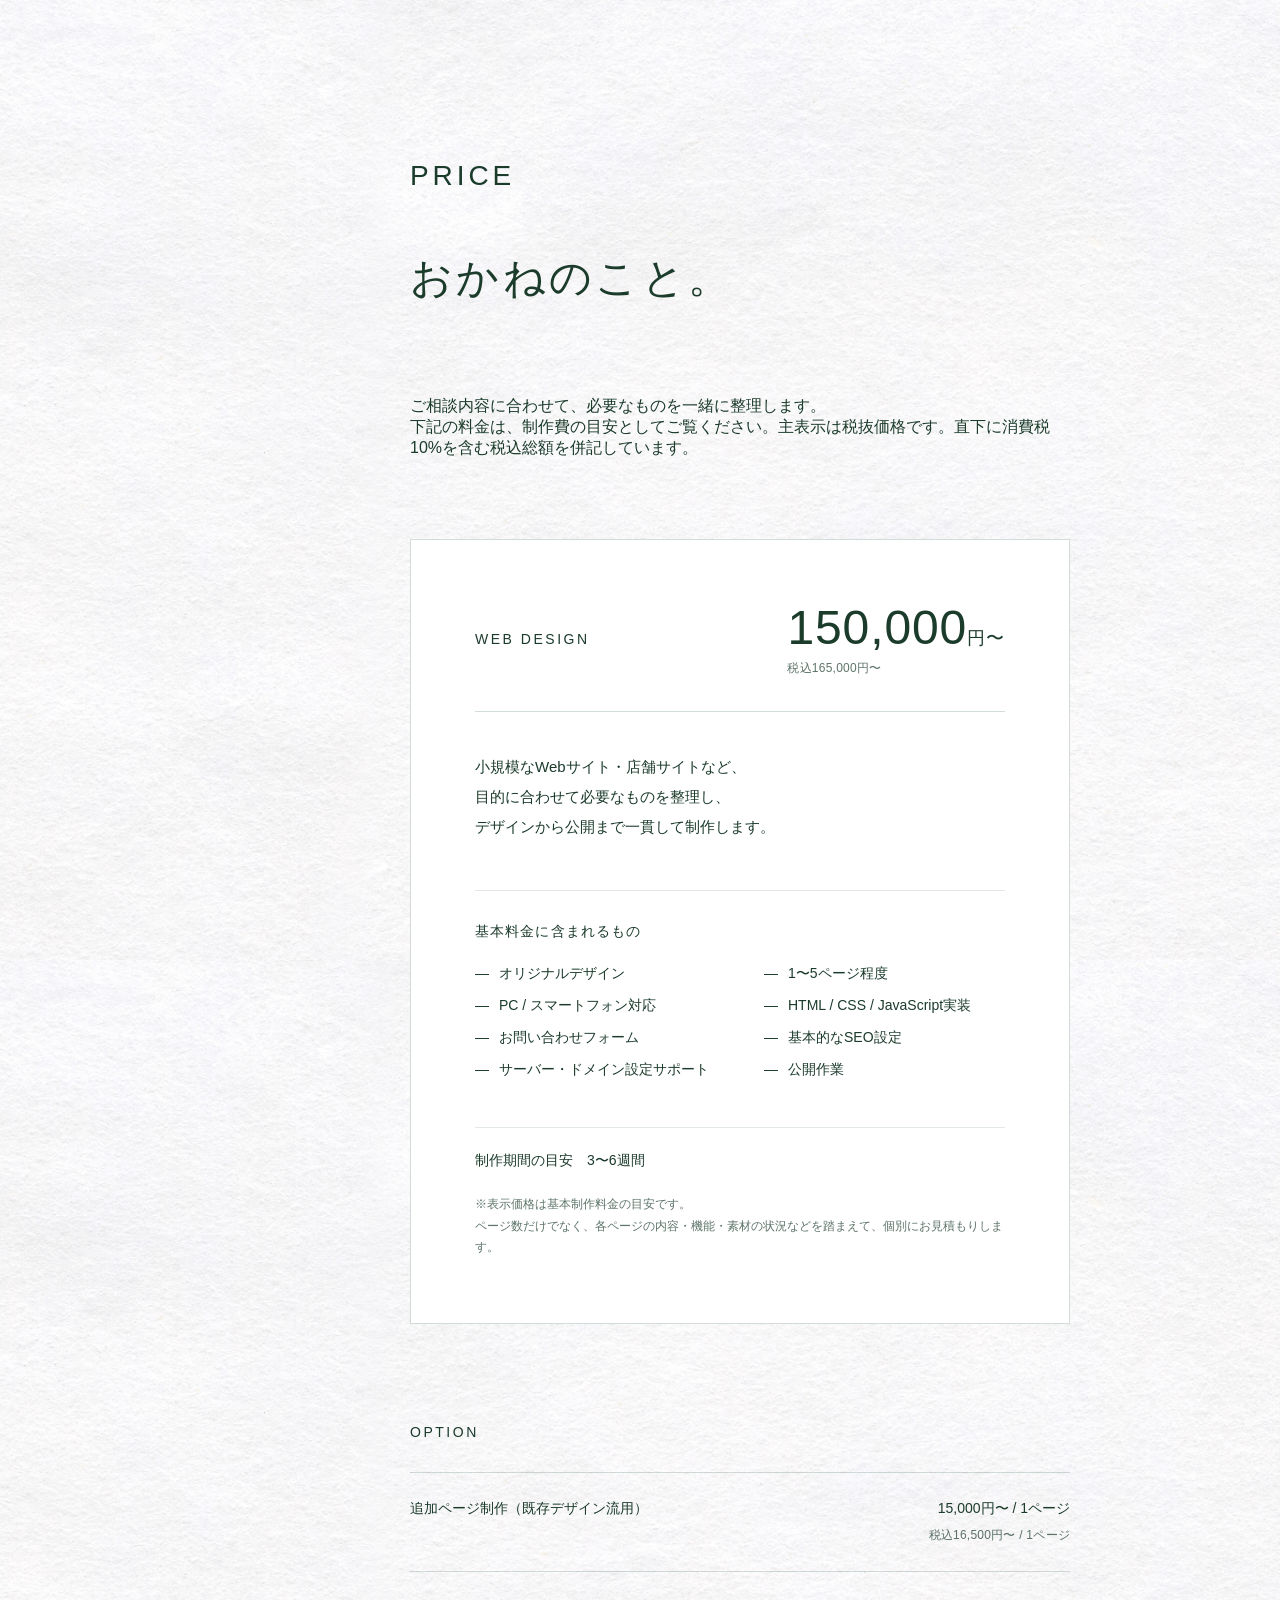
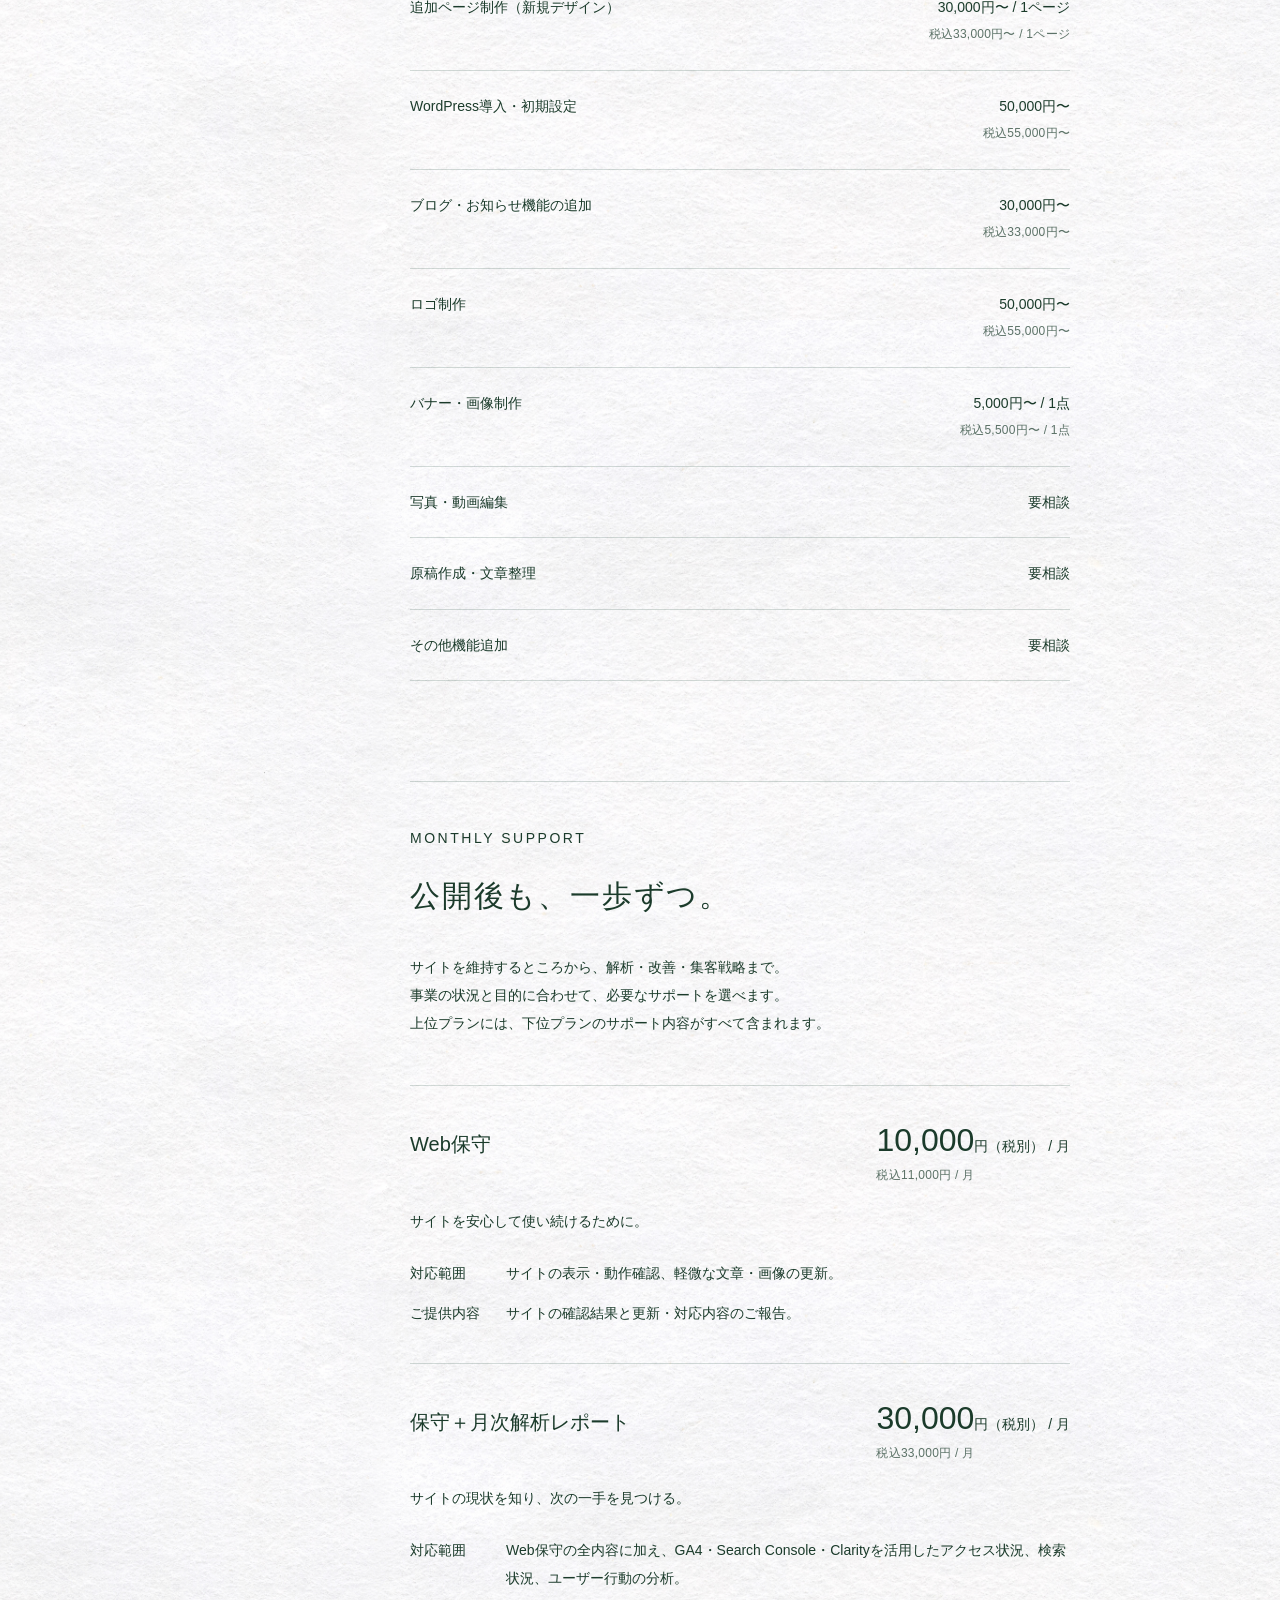
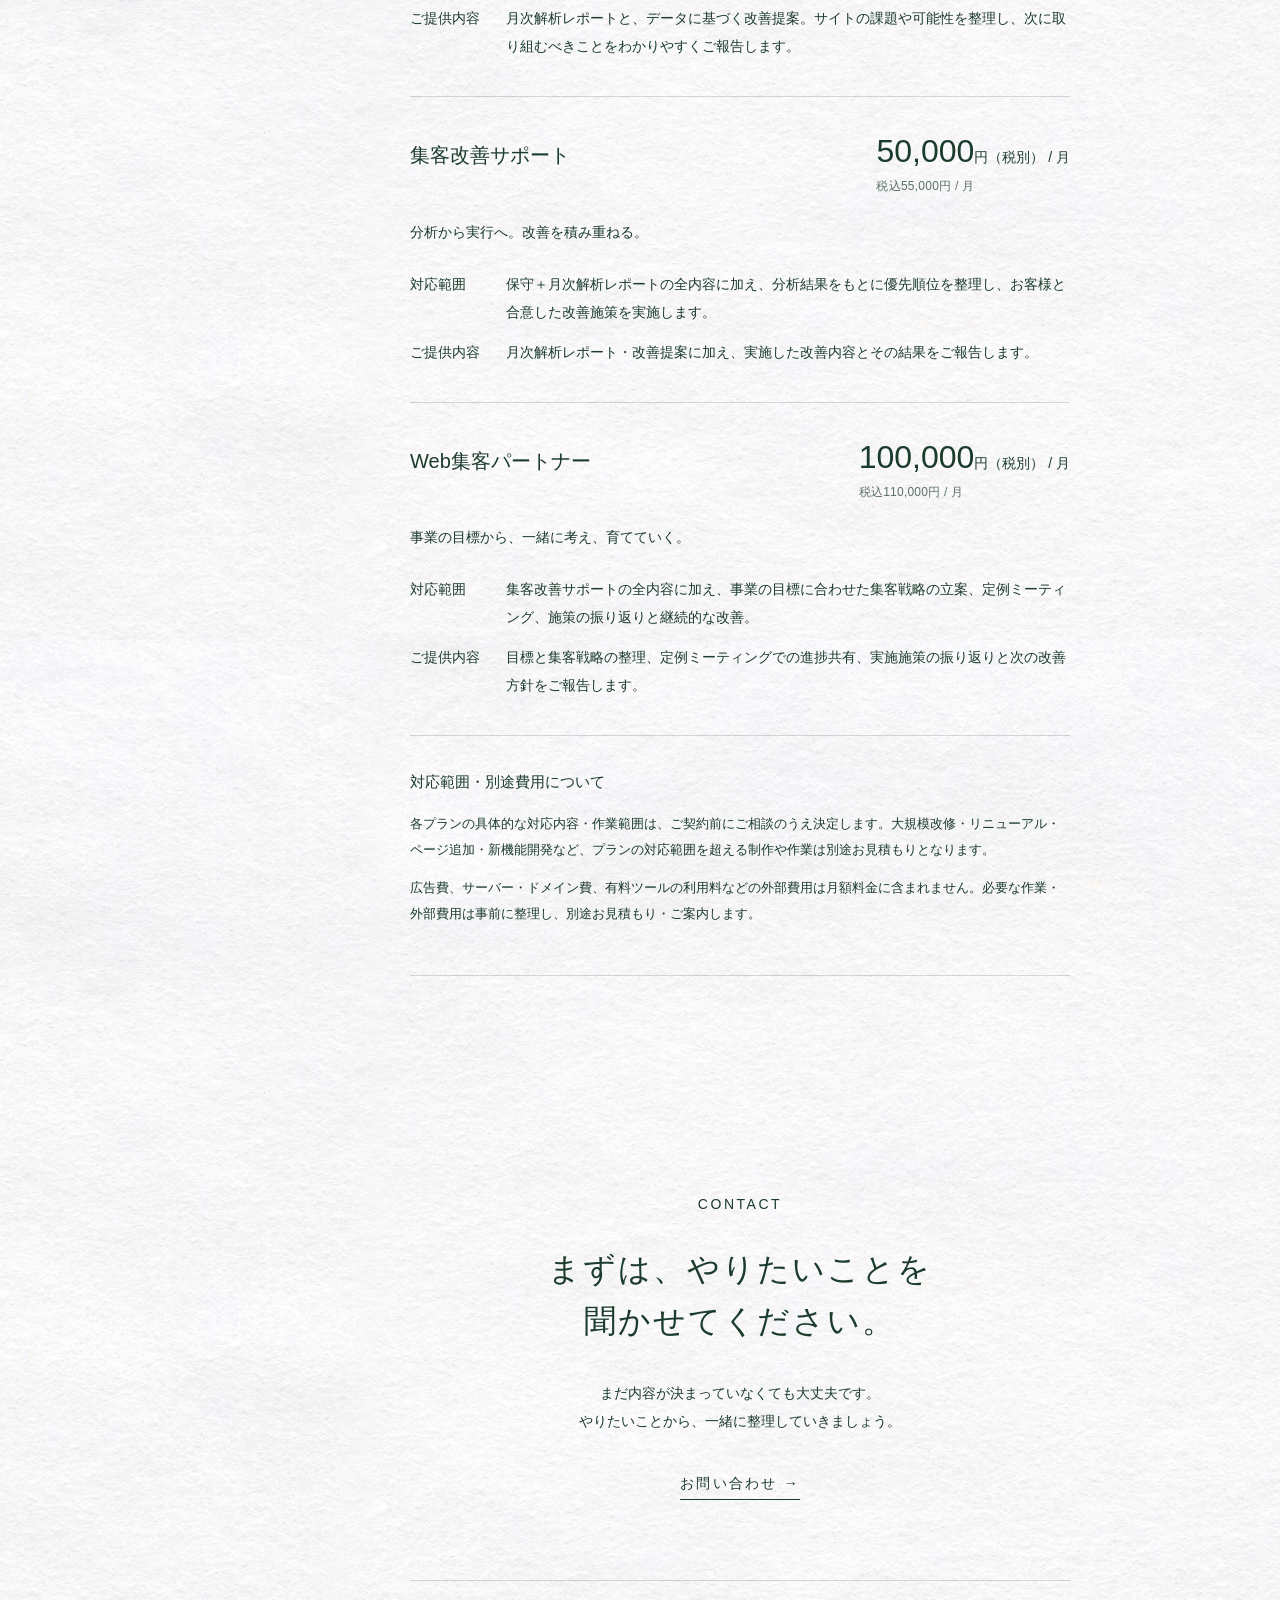
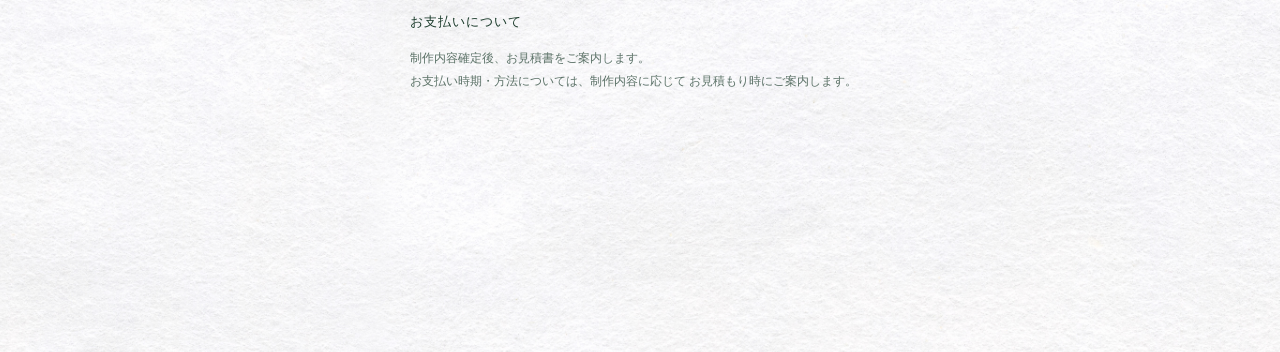
==== commit 3bdd24be: "Add DAYT clock and approved washi and Hero refinements" ====
--- a/price.html
+++ b/price.html
@@ -29,6 +29,7 @@
 
   <link rel="icon" type="image/png" href="images/favicon.png">
   <link rel="stylesheet" href="css/style.css">
+  <link rel="stylesheet" href="css/paper.css">
   <script type="text/javascript">
       (function(c,l,a,r,i,t,y){
           c[a]=c[a]||function(){(c[a].q=c[a].q||[]).push(arguments)};
@@ -58,7 +59,7 @@
       </p>
       <div class="price-card">
   <div class="price-card-head">
-    <p class="price-service">WEB DESIGN</p>
+    <p class="price-service" id="web-design">WEB DESIGN</p>
 
     <p class="price-amount">
       <span>150,000</span>円〜
@@ -241,4 +242,4 @@
 
 </body>
 
-</html>+</html>
--- a/css/style.css
+++ b/css/style.css
@@ -12,7 +12,6 @@
 
 body {
   margin: 0;
-  background: #faf9f6;
   color: #1b3b2b;
   font-family: "Noto Sans JP", sans-serif;
 }
@@ -43,6 +42,8 @@
 }
 
 .hero-logo {
+    /* One logo width controls all artwork; the parent scales the whole group. */
+    --hero-logo-width: 420px;
     width: 540px;
     height: 100px;
     margin-bottom: 48px;
@@ -50,6 +51,8 @@
     align-items: flex-end;
     position: relative;
     margin-left: 0;
+    transform: scale(1.12);
+    transform-origin: left bottom;
 }
 
 .hero-logo img {
@@ -61,14 +64,14 @@
 }
 
 #hero-logo-img {
-  width: 420px;
+  width: var(--hero-logo-width);
 }
 
 #ow-night {
   position: absolute;
-  width: 327px;
-  left: 87px;
-  bottom: -197px;
+  width: calc(var(--hero-logo-width) * 327 / 420);
+  left: calc(var(--hero-logo-width) * 87 / 420);
+  bottom: calc(var(--hero-logo-width) * -197 / 420);
   display: block;
   opacity: 0.08;
   z-index: 0;
@@ -77,28 +80,31 @@
 #red-eye-left,
 #red-eye-right {
   position: absolute;
-  width: 31px;
-  height: auto;
+  /* Alpha-outline fit in the 779 x 91 logo: x=341.25, y=32.25, 46 x 50.25.
+     The right o is empty; repeat the same pattern 203 source pixels right.
+     The common parent supplies the 1.12 scale for all artwork. */
+  width: calc(var(--hero-logo-width) * 46 / 779);
+  height: calc(var(--hero-logo-width) * 50.25 / 779);
   z-index: 2;
 }
 
 #red-eye-left {
-  left: 181px;
-  bottom: 1px;
+  left: calc(var(--hero-logo-width) * 341.25 / 779);
+  bottom: calc(var(--hero-logo-width) * 8.5 / 779);
 }
 
 #red-eye-right {
-  left: 291px;
-  bottom: 1px;
+  left: calc(var(--hero-logo-width) * 544.25 / 779);
+  bottom: calc(var(--hero-logo-width) * 8.5 / 779);
 }
 
 .hero-title {
   margin: 0 0 38px;
   font-family: "hiragino-kaku-gothic-pron", sans-serif;
-  font-size: 60px;
+  font-size: 56px;
   font-weight: 300;
   letter-spacing: 0.12em;
-  line-height: 1.6;
+  line-height: 96px;
 }
 
 .hero-subtitle {
@@ -111,10 +117,6 @@
 /* =========================
    INTRODUCTION
 ========================= */
-
-.introduction {
-  background: #ffffff;
-}
 
 .introduction .section-inner {
   width: min(1560px, calc(100% - 120px));
@@ -149,10 +151,6 @@
    PRICE
 ========================= */
 
-.price {
-  background: #ffffff;
-}
-
 .price .section-inner {
   padding: 160px 0 180px;
   margin-left: 410px;
@@ -170,10 +168,6 @@
    SERVICE
 ===================== */
 
-.service {
-  background: #ffffff;
-}
-
 .service .section-inner {
   padding: 170px 0 190px;
   margin-left: 410px;
@@ -194,7 +188,7 @@
 
 .service-list {
   display: grid;
-  grid-template-columns: repeat(3, 1fr);
+  grid-template-columns: repeat(2, minmax(0, 1fr));
   gap: 70px;
 }
 
@@ -216,18 +210,37 @@
   letter-spacing: 0.12em;
 }
 
-.service-item > p:last-child {
+.service-name {
   margin: 0;
   font-size: 16px;
+  line-height: 2;
   letter-spacing: 0.08em;
 }
+
+.service-intent {
+  margin: 0 0 16px;
+  font-size: 28px;
+  font-weight: 300;
+  line-height: 1.6;
+  letter-spacing: 0.08em;
+}
+
+
+.service-consult {
+  margin-top: 80px;
+  margin-left: calc(50% + 35px);
+}
+
+.service-consult p {
+  margin: 0;
+  font-size: 16px;
+  line-height: 2;
+  letter-spacing: 0.08em;
+}
+
 /* =====================
    WORKS
 ===================== */
-
-.works {
-  background: #ffffff;
-}
 
 .works .section-inner {
   padding: 180px 0;
@@ -257,6 +270,17 @@
   display: block;
   width: 100%;
   height: auto;
+}
+
+/* The 2048px square source has a 2048 x 1536 photo starting at y=261.
+   Hide only its embedded mint bands; keep the photo at its natural ratio. */
+.works-image--rhombus {
+  aspect-ratio: 4 / 3;
+  overflow: hidden;
+}
+
+.works-image--rhombus img {
+  transform: translateY(-12.744140625%);
 }
 
 .works-info {
@@ -306,7 +330,6 @@
 
 .about {
   padding: 160px 0;
-  background: #faf9f6;
 }
 
 .about-inner {
@@ -374,7 +397,6 @@
   display: flex;
   align-items: center;
   padding: 160px 0 80px;
-  background: #ffffff;
 }
 
 .contact-inner {
@@ -459,7 +481,6 @@
 
 .flow {
   padding: 160px 0;
-  background: #faf9f6;
 }
 
 .flow .section-inner {
@@ -485,7 +506,8 @@
 
 .flow-item {
   display: grid;
-  grid-template-columns: 80px 180px 1fr;
+  grid-template-columns: 48px 200px minmax(0, 1fr);
+  column-gap: 32px;
   align-items: start;
   padding: 32px 0;
   border-top: 1px solid currentColor;
@@ -519,7 +541,6 @@
 .site-footer {
   padding: 120px 0 60px;
   text-align: center;
-  background: #ffffff;
 }
 
 .footer-logo {
@@ -764,12 +785,21 @@
   .service-list {
     gap: 40px;
   }
+
+  .service-consult {
+    margin-left: calc(50% + 20px);
+  }
 }
 /* =========================
    MOBILE
 ========================= */
 
 @media (max-width: 768px) {
+  .hero {
+    height: 700px;
+    min-height: 700px;
+  }
+
 .sp-only {
     display: block;
   }
@@ -780,14 +810,9 @@
 }
 
 .hero-logo {
+  --hero-logo-width: 240px;
   width: 240px;
   margin-bottom: 30px;
-}
-
-#ow-night {
-  width: 200px;
-  left: 43px;
-  bottom: -120px;
 }
 
 #red-eyes {
@@ -796,33 +821,12 @@
     bottom: 6px;
 }
 
-#red-eye-left,
-#red-eye-right {
-  position: absolute;
-  width: 18px;
-  height: auto;
-  z-index: 2;
-}
-
-#red-eye-left {
-  left: 103px;
-  bottom: 0px;
-}
-
-#red-eye-right {
-  left: 166px;
-  bottom: 0px;
-}
-
-#hero-logo-img {
-  width: 240px;
-}
 .hero-owl {
   /* display: none; */
 }
 .hero-title {
-  font-size: 32px;
-  line-height: 1.6;
+  font-size: 30px;
+  line-height: 51.2px;
   letter-spacing: 0.06em;
   margin-bottom: 26px;
 }
@@ -862,6 +866,10 @@
 .service-list {
   grid-template-columns: 1fr;
   gap: 52px;
+}
+
+.service-consult {
+  margin-left: 0;
 }
 
 .service-item {
@@ -1148,7 +1156,6 @@
 
 .work-hero {
   min-height: 60vh;
-  background: #f7f5ef;
 }
 
 .work-hero-inner {
@@ -1168,10 +1175,6 @@
   font-size: 13px;
   letter-spacing: 0.14em;
 }
-.work-visual {
-  background: #fff;
-}
-
 .work-visual-inner {
   width: min(1120px, calc(100% - 80px));
   margin: 0 auto;
@@ -1183,7 +1186,6 @@
   height: auto;
 }
 .work-about {
-  background: #fff;
   padding: 120px 0;
 }
 
@@ -1206,7 +1208,6 @@
   letter-spacing: 0.04em;
 }
 .work-info {
-  background: #f7f5ef;
   padding: 96px 0;
 }
 
@@ -1231,7 +1232,6 @@
   font-size: 14px;
 }
 .work-point {
-  background: #fff;
   padding: 120px 0;
 }
 
@@ -1249,7 +1249,6 @@
   letter-spacing: 0.04em;
 }
 .work-back {
-  background: #f7f5ef;
   padding: 72px 0 96px;
   text-align: center;
 }
@@ -1408,3 +1407,128 @@
   letter-spacing: 0.02em;
   opacity: 0.7;
 }
+
+#monthly-plan-2 {
+  scroll-margin-top: 100px;
+}
+
+#monthly-plan-3 {
+  scroll-margin-top: 100px;
+}
+
+/* DAYT — classic editorial / local comparison preview */
+.dayt-clock {
+  position: absolute;
+  top: 44px;
+  right: 0;
+  z-index: 1;
+  color: #1b3b2b;
+  width: 260px;
+  max-width: calc(100% - 56px);
+  text-align: right;
+  pointer-events: none;
+}
+
+.dayt-clock[hidden] {
+  display: none;
+}
+
+.dayt-time {
+  display: block;
+  font-family: "Baskerville", "Palatino Linotype", "Book Antiqua", "Times New Roman", serif;
+  font-size: 52px;
+  font-weight: 400;
+  font-variant-numeric: tabular-nums;
+  line-height: 1;
+  letter-spacing: 0.015em;
+  white-space: nowrap;
+}
+
+.dayt-seconds {
+  display: inline-block;
+}
+
+/* C uses Playfair Display with fixed digit slots; B retains its original rules. */
+.dayt-clock[data-variant="c"] .dayt-time {
+  font-family: "Playfair Display", "Times New Roman", "Didot", "Bodoni MT", serif;
+}
+
+.dayt-clock[data-variant="c"] .dayt-hours-minutes,
+.dayt-clock[data-variant="c"] .dayt-seconds {
+  display: inline-flex;
+  vertical-align: baseline;
+}
+
+.dayt-clock[data-variant="c"] .dayt-digit,
+.dayt-clock[data-variant="c"] .dayt-colon {
+  display: inline-block;
+  flex: none;
+  width: 0.65em;
+  text-align: center;
+}
+
+.dayt-clock[data-variant="c"] .dayt-colon {
+  width: 0.28em;
+}
+
+.dayt-seconds.is-stepping {
+  animation: dayt-second-step 0.2s steps(2, end);
+}
+
+@keyframes dayt-second-step {
+  from { opacity: 0.65; }
+  to { opacity: 1; }
+}
+
+.dayt-divider {
+  display: block;
+  height: 1px;
+  margin: 16px 0 12px;
+  background: currentColor;
+  opacity: 0.35;
+}
+
+.dayt-date {
+  display: block;
+  font-family: "Baskerville", "Palatino Linotype", "Book Antiqua", "Times New Roman", serif;
+  font-size: 11px;
+  letter-spacing: 0.14em;
+  line-height: 1.5;
+}
+
+@media (prefers-reduced-motion: reduce) {
+  .dayt-seconds.is-stepping {
+    animation: none;
+  }
+}
+
+.hero:has(.dayt-clock) .autumn-deco {
+  top: calc(50% + 16px);
+}
+
+@media (max-width: 768px) {
+  .dayt-clock {
+    top: 18px;
+    right: 28px;
+    width: 180px;
+  }
+
+  .dayt-time {
+    font-size: 34px;
+  }
+
+  .dayt-divider {
+    margin: 8px 0 7px;
+  }
+
+  .dayt-date {
+    font-size: 9px;
+    letter-spacing: 0.1em;
+  }
+}
+
+@media (max-width: 600px) {
+  .hero:has(.dayt-clock) .autumn-deco {
+    top: calc(56% + 8px);
+  }
+}
--- a/css/paper.css
+++ b/css/paper.css
@@ -0,0 +1,34 @@
+/* Shared local-preview backgrounds. Keep typography and layout in style.css.
+   Cards, form controls and other information surfaces retain their own styles. */
+body,
+.introduction,
+.service,
+.works,
+.about,
+.flow,
+.contact,
+.price,
+.work-hero,
+.work-visual,
+.work-about,
+.work-info,
+.work-point,
+.work-back {
+  background-color: #ffffff;
+  background-image:
+    linear-gradient(rgba(255, 255, 255, 0.2), rgba(255, 255, 255, 0.2)),
+    url("../images/japanese-paper_00478.jpg");
+  /* Keep the texture scale constant across page and section heights. */
+  background-size: auto, 1440px auto;
+  background-position: center, center top;
+  background-repeat: no-repeat, repeat;
+}
+
+/* Same image and display settings as the homepage Hero. */
+.site-footer {
+  background-color: #faf9f6;
+  background-image: url("../images/paper-texture.png");
+  background-repeat: no-repeat;
+  background-size: cover;
+  background-position: center;
+}
